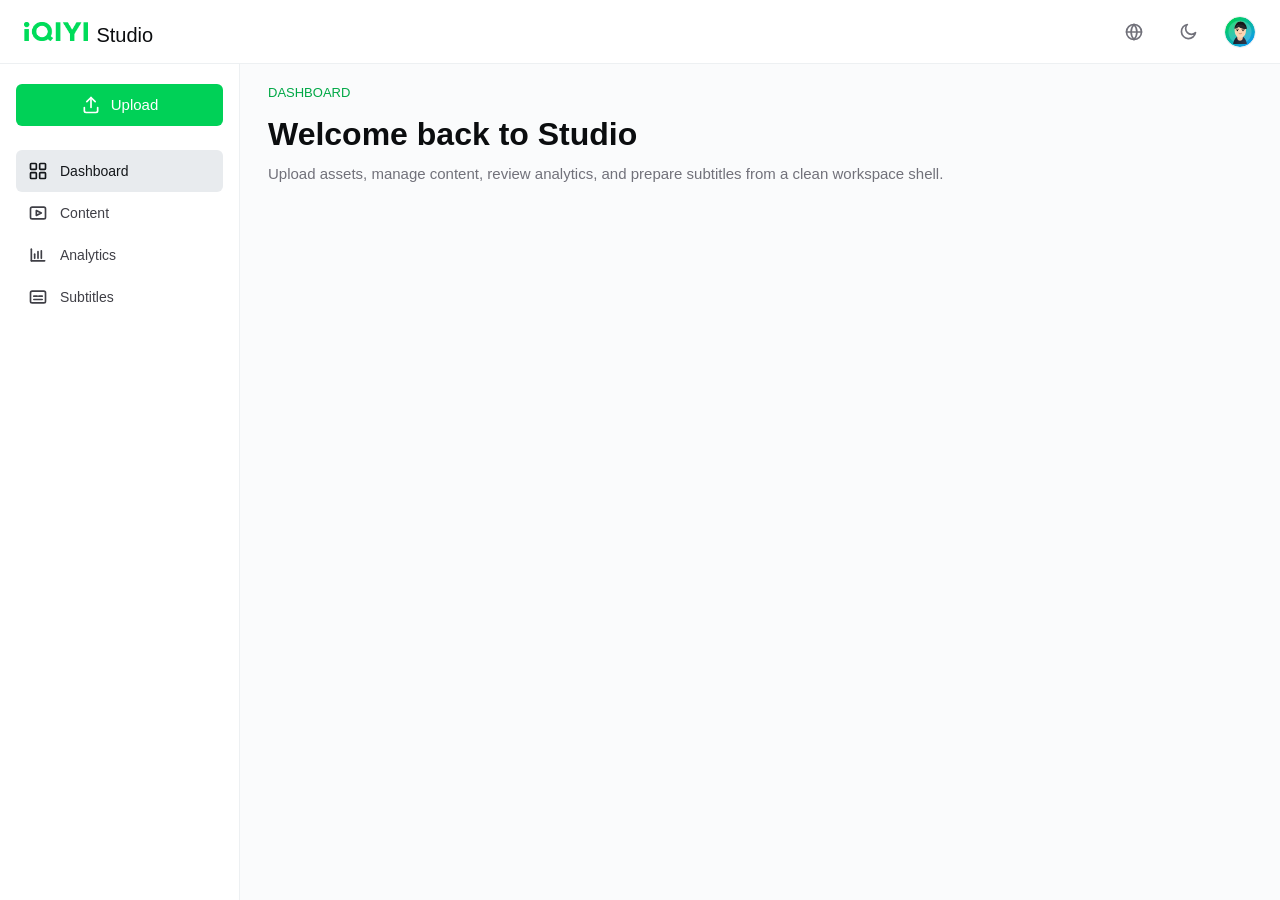
==== index.html @ 3ca939b2 "Initial website commit" ====
<!doctype html>
<html lang="zh-CN" data-theme="light">
  <head>
    <meta charset="UTF-8" />
    <meta name="viewport" content="width=device-width, initial-scale=1.0" />
    <title>Studio</title>
    <script>
      (() => {
        const storageKey = "studio-theme";
        const root = document.documentElement;
        try {
          const savedTheme = localStorage.getItem(storageKey);
          const systemTheme = window.matchMedia?.("(prefers-color-scheme: dark)").matches ? "dark" : "light";
          const theme = savedTheme === "dark" || savedTheme === "light" ? savedTheme : systemTheme;
          root.dataset.theme = theme;
          root.style.colorScheme = theme;
        } catch (error) {
          root.dataset.theme = "light";
          root.style.colorScheme = "light";
        }
      })();
    </script>
    <style>
      :root {
        color-scheme: light;
        --color-bg-page: #fafbfc;
        --color-bg-header: #ffffff;
        --color-bg-surface: #ffffff;
        --color-bg-elevated: #ffffff;
        --color-bg-subtle: #f6f7f8;
        --color-bg-selected: #e8ebee;
        --color-text-primary: #0b0d0f;
        --color-text-secondary: #71717a;
        --color-text-muted: #52525b;
        --color-text-disabled: #a1a1aa;
        --color-text-inverse: #ffffff;
        --color-border-default: #edf0f2;
        --color-border-subtle: #d4d7dc;
        --color-brand-primary: #00d157;
        --color-brand-hover: #00bd4f;
        --color-brand-active: #00a846;
        --color-status-success-bg: #eef8f2;
        --color-mask: rgba(11, 13, 15, 0.72);
        --color-shadow: rgba(20, 23, 26, 0.08);
        --brand: var(--color-brand-primary);
        --brand-600: var(--color-brand-active);
        --text: var(--color-text-primary);
        --muted: var(--color-text-secondary);
        --line: var(--color-border-default);
        --surface: var(--color-bg-surface);
        --page: var(--color-bg-page);
        --nav-hover: var(--color-bg-subtle);
        --nav-active: var(--color-bg-selected);
        --focus: none;
        --radius: 6px;
      }

      html[data-theme="dark"] {
        color-scheme: dark;
        --color-bg-page: #111417;
        --color-bg-header: #171b1f;
        --color-bg-surface: #1c2228;
        --color-bg-elevated: #20272e;
        --color-bg-subtle: #252d35;
        --color-bg-selected: #2a353f;
        --color-text-primary: #f4f7f8;
        --color-text-secondary: #aab4bf;
        --color-text-muted: #c7d0d8;
        --color-text-disabled: #68737f;
        --color-text-inverse: #08110d;
        --color-border-default: #2d3741;
        --color-border-subtle: #3a4652;
        --color-brand-primary: #00d157;
        --color-brand-hover: #12e06b;
        --color-brand-active: #73f2a0;
        --color-status-success-bg: rgba(0, 209, 87, 0.14);
        --color-mask: rgba(0, 0, 0, 0.66);
        --color-shadow: rgba(0, 0, 0, 0.34);
      }

      * {
        box-sizing: border-box;
      }

      html,
      body {
        height: 100%;
      }

      body {
        margin: 0;
        overflow: hidden;
        background: var(--page);
        color: var(--text);
        font-family: "Inter var", "Inter", "PingFang SC", "Microsoft YaHei", Arial, sans-serif;
      }

      button,
      a {
        font: inherit;
      }

      .topbar {
        position: fixed;
        inset: 0 0 auto 0;
        z-index: 100;
        height: 64px;
        display: flex;
        align-items: center;
        justify-content: space-between;
        gap: 24px;
        padding: 0 24px;
        background: var(--surface);
        border-bottom: 1px solid var(--line);
      }

      .brand {
        display: flex;
        align-items: center;
        gap: 8px;
        min-width: 0;
      }

      .brand-logo-link {
        display: inline-flex;
        align-items: center;
        border-radius: 4px;
      }

      .brand-logo-link:focus-visible {
        outline: none;
      }

      .brand-logo {
        display: block;
        width: auto;
        height: 20px;
        object-fit: contain;
        object-position: left center;
      }

      .brand-title {
        transform: translateY(2.5px);
        font-size: 20px;
        line-height: 28px;
        font-weight: 500;
        letter-spacing: 0;
        white-space: nowrap;
      }

      .topbar-actions {
        display: flex;
        align-items: center;
        gap: 16px;
      }

      .language-switch,
      .theme-switch {
        position: relative;
        display: inline-flex;
      }

      .icon-button {
        width: 36px;
        height: 36px;
        display: inline-flex;
        align-items: center;
        justify-content: center;
        padding: 0;
        border: 0;
        border-radius: var(--radius);
        background: transparent;
        color: rgb(113, 113, 122);
        cursor: pointer;
      }

      .icon-button:hover {
        background: #f6f7f8;
        color: var(--text);
      }

      .theme-toggle {
        width: 40px;
        height: 40px;
        border: 1px solid transparent;
      }

      .theme-toggle:active {
        transform: translateY(1px);
      }

      .theme-icon {
        width: 20px;
        height: 20px;
      }

      html[data-theme="light"] .theme-icon-sun,
      html[data-theme="dark"] .theme-icon-moon {
        display: none;
      }

      .language-trigger:focus-visible,
      .language-switch.is-open .language-trigger {
        border-color: var(--brand);
      }

      .language-tooltip,
      .theme-tooltip {
        position: absolute;
        top: calc(100% + 8px);
        left: 50%;
        z-index: 30;
        padding: 5px 8px;
        border-radius: 4px;
        background: rgba(11, 13, 15, 0.72);
        color: #ffffff;
        font-size: 12px;
        line-height: 16px;
        white-space: nowrap;
        opacity: 0;
        pointer-events: none;
        transform: translate(-50%, -2px);
        transition: opacity 120ms ease 250ms, transform 120ms ease 250ms;
      }

      .language-switch:hover .language-tooltip,
      .language-switch:focus-within .language-tooltip,
      .theme-switch:hover .theme-tooltip,
      .theme-switch:focus-within .theme-tooltip {
        opacity: 1;
        transform: translate(-50%, 0);
      }

      .language-switch.is-open .language-tooltip,
      .language-switch.suppress-tooltip .language-tooltip,
      .theme-switch.suppress-tooltip .theme-tooltip {
        opacity: 0;
        transform: translate(-50%, -2px);
        transition-delay: 0ms;
      }

      .account-entry {
        position: relative;
        display: inline-flex;
      }

      .account-tooltip {
        position: absolute;
        top: calc(100% + 8px);
        left: 50%;
        z-index: 30;
        padding: 5px 8px;
        border-radius: 4px;
        background: rgba(11, 13, 15, 0.72);
        color: #ffffff;
        font-size: 12px;
        line-height: 16px;
        white-space: nowrap;
        opacity: 0;
        pointer-events: none;
        transform: translate(-50%, -2px);
        transition: opacity 120ms ease 250ms, transform 120ms ease 250ms;
      }

      .account-entry:hover .account-tooltip,
      .account-entry:focus-within .account-tooltip {
        opacity: 1;
        transform: translate(-50%, 0);
      }

      .account-entry.is-open .account-tooltip,
      .account-entry.suppress-tooltip .account-tooltip {
        opacity: 0;
        transform: translate(-50%, -2px);
        transition-delay: 0ms;
      }

      .account-menu {
        position: absolute;
        top: calc(100% + 8px);
        right: 0;
        z-index: 40;
        min-width: 224px;
        padding: 6px;
        border: 1px solid var(--line);
        border-radius: var(--radius);
        background: var(--surface);
        box-shadow: 0 8px 20px rgba(20, 23, 26, 0.08);
      }

      .account-menu[hidden] {
        display: none;
      }

      .account-profile {
        display: flex;
        align-items: center;
        gap: 12px;
        padding: 8px 10px 10px;
        border-radius: 4px;
      }

      .account-profile-avatar-wrap {
        position: relative;
        width: 40px;
        height: 40px;
        flex: 0 0 auto;
        border-radius: 999px;
        overflow: hidden;
      }

      .account-profile-avatar {
        display: block;
        width: 100%;
        height: 100%;
        border-radius: inherit;
      }

      .account-profile-avatar-overlay {
        position: absolute;
        inset: 0;
        display: grid;
        place-items: center;
        background: rgba(11, 13, 15, 0.64);
        color: #ffffff;
        opacity: 0;
        transition: opacity 120ms ease;
      }

      .account-profile-avatar-overlay .icon {
        width: 18px;
        height: 18px;
        stroke-width: 2;
      }

      .account-profile:hover {
        background: #f6f7f8;
      }

      .account-profile:focus-within {
        background: var(--surface);
      }

      .account-profile:hover .account-profile-avatar-overlay,
      .account-profile:focus-within .account-profile-avatar-overlay {
        opacity: 1;
      }

      .account-profile-copy {
        min-width: 0;
      }

      .account-profile-name {
        margin: 0;
        color: var(--text);
        font-size: 14px;
        line-height: 20px;
        font-weight: 500;
      }

      .account-profile-id {
        margin: 0;
        color: var(--text);
        font-size: 12px;
        line-height: 16px;
        font-weight: 500;
      }

      .account-menu-divider {
        height: 1px;
        margin: 6px 0;
        background: var(--line);
      }

      .account-option {
        width: 100%;
        min-height: 36px;
        display: flex;
        align-items: center;
        gap: 10px;
        padding: 0 10px;
        border: 1px solid transparent;
        border-radius: 4px;
        background: transparent;
        color: var(--text);
        cursor: pointer;
        font-size: 14px;
        line-height: 20px;
        font-weight: 500;
        text-align: left;
      }

      .account-option .icon {
        width: 18px;
        height: 18px;
        stroke-width: 2;
      }

      .account-option:hover {
        background: #f6f7f8;
        color: var(--text);
      }

      .account-option.sign-out {
        color: var(--text);
      }

      .language-menu {
        position: absolute;
        top: calc(100% + 8px);
        right: 0;
        z-index: 40;
        min-width: 132px;
        padding: 6px;
        border: 1px solid var(--line);
        border-radius: var(--radius);
        background: var(--surface);
        box-shadow: 0 8px 20px rgba(20, 23, 26, 0.08);
      }

      .language-menu[hidden] {
        display: none;
      }

      .language-option {
        width: 100%;
        min-height: 34px;
        display: flex;
        align-items: center;
        justify-content: space-between;
        gap: 12px;
        padding: 0 10px;
        border: 0;
        border-radius: 4px;
        background: transparent;
        color: rgb(113, 113, 122);
        cursor: pointer;
        font-size: 14px;
        line-height: 20px;
        font-weight: 500;
        text-align: left;
      }

      .language-option:hover {
        background: #f6f7f8;
        color: var(--text);
      }

      .language-option[aria-selected="true"] {
        background: #eef8f2;
        color: var(--brand-600);
        font-weight: 500;
      }

      .language-option[aria-selected="true"]:hover {
        background: #e4f6eb;
        color: var(--brand-600);
      }

      .avatar-button {
        width: 32px;
        height: 32px;
        padding: 0;
        border: 1px solid #edf0f2;
        border-radius: 999px;
        background: var(--surface);
        cursor: pointer;
      }

      .avatar-button:focus-visible,
      .icon-button:focus-visible,
      .upload-button:focus-visible,
      .nav-link:focus-visible {
        outline: none;
      }

      .avatar-button:focus-visible,
      .icon-button:focus-visible,
      .upload-button:focus-visible {
        border-color: var(--brand);
      }

      .avatar {
        display: block;
        width: 100%;
        height: 100%;
        border-radius: 999px;
      }

      .sidebar {
        position: fixed;
        top: 64px;
        bottom: 0;
        left: 0;
        z-index: 90;
        width: 240px;
        display: flex;
        flex-direction: column;
        gap: 0;
        padding: 20px 16px;
        background: var(--surface);
        border-right: 1px solid var(--line);
      }

      .upload-button {
        width: 100%;
        min-height: 42px;
        display: inline-flex;
        align-items: center;
        justify-content: center;
        gap: 10px;
        border: 0;
        border-radius: var(--radius);
        background: var(--brand);
        color: #ffffff;
        font-size: 15px;
        line-height: 20px;
        font-weight: 500;
        cursor: pointer;
        margin-bottom: 24px;
        transition: transform 160ms ease, box-shadow 160ms ease, background 160ms ease;
      }

      .upload-button:hover {
        background: #00bd4f;
        box-shadow: 0 10px 22px rgba(0, 209, 87, 0.24);
      }

      .upload-button:active {
        transform: translateY(1px);
      }

      .nav-list {
        display: grid;
        row-gap: 0;
        column-gap: 0;
        margin: 0;
        padding: 0;
        list-style: none;
      }

      .nav-link {
        min-height: 42px;
        display: flex;
        align-items: center;
        gap: 12px;
        padding: 0 12px;
        border-radius: var(--radius);
        color: #3f3f46;
        text-decoration: none;
        font-size: 14px;
        line-height: 20px;
        font-weight: 500;
        transition: background 120ms ease, color 120ms ease, transform 120ms ease;
      }

      .nav-link:hover {
        background: var(--nav-hover);
        color: var(--text);
      }

      .nav-link:active {
        background: var(--nav-active);
        color: #14171a;
        transform: translateY(1px);
      }

      .nav-link[aria-current="page"] {
        background: var(--nav-active);
        color: #14171a;
        font-weight: 500;
      }

      .icon {
        width: 20px;
        height: 20px;
        flex: 0 0 auto;
        stroke: currentColor;
        stroke-width: 2;
        stroke-linecap: round;
        stroke-linejoin: round;
        fill: none;
      }

      .shell {
        height: 100%;
        padding: 64px 0 0 240px;
      }

      .workspace {
        height: 100%;
        overflow: auto;
        padding: 20px 28px 28px;
      }

      .workspace-inner {
        min-height: 460px;
        display: grid;
        align-content: start;
        gap: 12px;
        padding: 0;
      }

      .eyebrow {
        margin: 0;
        color: var(--brand-600);
        font-size: 13px;
        line-height: 18px;
        font-weight: 500;
        text-transform: uppercase;
      }

      .title-frame {
        display: grid;
        gap: 8px;
      }

      h1 {
        max-width: 720px;
        margin: 0;
        font-size: 32px;
        line-height: 40px;
        letter-spacing: 0;
      }

      .summary {
        max-width: 720px;
        margin: 0;
        color: var(--muted);
        font-size: 15px;
        line-height: 24px;
      }

      html[data-theme="dark"] .topbar {
        background: var(--color-bg-header);
      }

      html[data-theme="dark"] .sidebar {
        background: var(--color-bg-elevated);
      }

      html[data-theme="dark"] .content-toolbar-frame {
        background: var(--page);
      }

      html[data-theme="dark"] .icon-button,
      html[data-theme="dark"] .nav-link,
      html[data-theme="dark"] .language-option,
      html[data-theme="dark"] .account-option {
        color: var(--color-text-secondary);
      }

      html[data-theme="dark"] .icon-button:hover,
      html[data-theme="dark"] .account-profile:hover,
      html[data-theme="dark"] .account-option:hover,
      html[data-theme="dark"] .language-option:hover,
      html[data-theme="dark"] .nav-link:hover {
        background: var(--color-bg-subtle);
        color: var(--color-text-primary);
      }

      html[data-theme="dark"] .nav-link[aria-current="page"],
      html[data-theme="dark"] .nav-link:active,
      html[data-theme="dark"] .language-option[aria-selected="true"],
      html[data-theme="dark"] .language-option[aria-selected="true"]:hover {
        background: var(--color-bg-selected);
        color: var(--color-text-primary);
      }

      html[data-theme="dark"] .account-menu,
      html[data-theme="dark"] .language-menu {
        background: var(--color-bg-elevated);
        border-color: var(--color-border-default);
        box-shadow: 0 12px 28px var(--color-shadow);
      }

      html[data-theme="dark"] .avatar-button {
        border-color: var(--color-border-default);
        background: var(--color-bg-surface);
      }

      html[data-theme="dark"] .language-tooltip,
      html[data-theme="dark"] .theme-tooltip,
      html[data-theme="dark"] .account-tooltip {
        background: var(--color-mask);
      }

      html[data-theme="dark"] .upload-button {
        background: var(--color-brand-primary);
        color: var(--color-text-inverse);
      }

      html[data-theme="dark"] .upload-button:hover {
        background: var(--color-brand-hover);
        box-shadow: none;
      }

      @media (max-width: 720px) {
        body {
          overflow: auto;
        }

        .topbar {
          padding: 0 16px;
        }

        .brand-logo {
          height: 20px;
        }

        .brand-title {
          font-size: 18px;
        }

        .sidebar {
          position: fixed;
          top: 64px;
          right: 0;
          bottom: auto;
          width: 100%;
          height: auto;
          padding: 12px 16px;
          border-right: 0;
          border-bottom: 1px solid var(--line);
        }

        .nav-list {
          grid-auto-flow: column;
          grid-auto-columns: max-content;
          overflow-x: auto;
          padding-bottom: 4px;
        }

        .shell {
          height: auto;
          padding: 158px 0 0;
        }

        .workspace {
          padding: 20px 16px;
        }

        .workspace-inner {
          padding: 0;
        }

        h1 {
          font-size: 26px;
          line-height: 34px;
        }
      }
    </style>
  </head>
  <body>
    <header class="topbar">
      <div class="brand" aria-label="Studio">
        <a class="brand-logo-link" href="https://www.iq.com/" aria-label="iQIYI">
          <img class="brand-logo" src="logo.png" alt="iQIYI" />
        </a>
        <span class="brand-title" data-i18n="studio">Studio</span>
      </div>
      <div class="topbar-actions">
        <div class="language-switch">
          <button class="icon-button language-trigger" type="button" aria-label="Switch language" data-i18n-aria-label="switchLanguage" aria-haspopup="listbox" aria-expanded="false">
            <svg class="icon" viewBox="0 0 24 24" aria-hidden="true">
              <circle cx="12" cy="12" r="9" />
              <path d="M3 12h18" />
              <path d="M12 3c2.3 2.5 3.5 5.5 3.5 9S14.3 18.5 12 21" />
              <path d="M12 3c-2.3 2.5-3.5 5.5-3.5 9s1.2 6.5 3.5 9" />
            </svg>
          </button>
          <span class="language-tooltip" role="tooltip" data-i18n="languageTooltip">Language</span>
          <div class="language-menu" role="listbox" aria-label="Language" data-i18n-aria-label="languageTooltip" hidden>
            <button class="language-option" type="button" role="option" data-lang="en" aria-selected="true">English</button>
            <button class="language-option" type="button" role="option" data-lang="zh" aria-selected="false">中文</button>
          </div>
        </div>
        <div class="theme-switch">
          <button class="icon-button theme-toggle" type="button" aria-label="Switch to dark mode" title="Switch to dark mode" data-theme-toggle>
            <svg class="icon theme-icon theme-icon-moon" viewBox="0 0 24 24" aria-hidden="true" data-theme-toggle-icon>
              <path d="M21 12.8A8.5 8.5 0 1 1 11.2 3a6.8 6.8 0 0 0 9.8 9.8Z" />
            </svg>
            <svg class="icon theme-icon theme-icon-sun" viewBox="0 0 24 24" aria-hidden="true">
              <circle cx="12" cy="12" r="4" />
              <path d="M12 2v2" />
              <path d="M12 20v2" />
              <path d="m4.93 4.93 1.41 1.41" />
              <path d="m17.66 17.66 1.41 1.41" />
              <path d="M2 12h2" />
              <path d="M20 12h2" />
              <path d="m6.34 17.66-1.41 1.41" />
              <path d="m19.07 4.93-1.41 1.41" />
            </svg>
          </button>
          <span class="theme-tooltip" role="tooltip" data-theme-tooltip>Dark mode</span>
        </div>
        <div class="account-entry">
          <button class="avatar-button account-trigger" type="button" aria-label="Account" data-i18n-aria-label="accountTooltip" aria-haspopup="menu" aria-expanded="false">
            <img class="avatar" src="assets/avatar.svg" alt="" />
          </button>
          <span class="account-tooltip" role="tooltip" data-i18n="accountTooltip">Account</span>
          <div class="account-menu" role="menu" aria-label="Account" data-i18n-aria-label="accountTooltip" hidden>
            <div class="account-profile" role="none">
              <span class="account-profile-avatar-wrap" aria-hidden="true">
                <img class="account-profile-avatar" src="assets/avatar.svg" alt="" />
                <span class="account-profile-avatar-overlay">
                  <svg class="icon" viewBox="0 0 24 24">
                    <path d="M15 3h6v6" />
                    <path d="M10 14 21 3" />
                    <path d="M21 14v5a2 2 0 0 1-2 2H5a2 2 0 0 1-2-2V5a2 2 0 0 1 2-2h5" />
                  </svg>
                </span>
              </span>
              <div class="account-profile-copy">
                <p class="account-profile-name" data-i18n="userName">用户名</p>
                <p class="account-profile-id" data-i18n="iqId">IQ ID：1461926038</p>
              </div>
            </div>
            <div class="account-menu-divider" role="separator" aria-hidden="true"></div>
            <button class="account-option" type="button" role="menuitem">
              <svg class="icon" viewBox="0 0 24 24" aria-hidden="true">
                <circle cx="12" cy="8" r="4" />
                <path d="M4 21c1.8-5 4.5-7 8-7s6.2 2 8 7" />
              </svg>
              <span data-i18n="accountSetting">Account Setting</span>
            </button>
            <button class="account-option" type="button" role="menuitem">
              <svg class="icon" viewBox="0 0 24 24" aria-hidden="true">
                <path d="M12 15.5a3.5 3.5 0 1 0 0-7 3.5 3.5 0 0 0 0 7Z" />
                <path d="M19.4 15a1.7 1.7 0 0 0 .3 1.9l.1.1a2 2 0 0 1-2.8 2.8l-.1-.1a1.7 1.7 0 0 0-1.9-.3 1.7 1.7 0 0 0-1 1.6V21a2 2 0 0 1-4 0v-.1a1.7 1.7 0 0 0-1-1.6 1.7 1.7 0 0 0-1.9.3l-.1.1a2 2 0 0 1-2.8-2.8l.1-.1A1.7 1.7 0 0 0 4.6 15a1.7 1.7 0 0 0-1.6-1H3a2 2 0 0 1 0-4h.1a1.7 1.7 0 0 0 1.6-1 1.7 1.7 0 0 0-.3-1.9l-.1-.1A2 2 0 0 1 7 4.2l.1.1a1.7 1.7 0 0 0 1.9.3 1.7 1.7 0 0 0 1-1.6V3a2 2 0 0 1 4 0v.1a1.7 1.7 0 0 0 1 1.6 1.7 1.7 0 0 0 1.9-.3l.1-.1A2 2 0 0 1 19.8 7l-.1.1a1.7 1.7 0 0 0-.3 1.9 1.7 1.7 0 0 0 1.6 1h.1a2 2 0 0 1 0 4H21a1.7 1.7 0 0 0-1.6 1Z" />
              </svg>
              <span data-i18n="settings">Settings</span>
            </button>
            <button class="account-option sign-out" type="button" role="menuitem">
              <svg class="icon" viewBox="0 0 24 24" aria-hidden="true">
                <path d="M10 17l5-5-5-5" />
                <path d="M15 12H3" />
                <path d="M21 4v16" />
              </svg>
              <span data-i18n="signOut">Sign Out</span>
            </button>
          </div>
        </div>
      </div>
    </header>

    <aside class="sidebar" aria-label="Primary navigation">
      <button class="upload-button" type="button">
        <svg class="icon" viewBox="0 0 24 24" aria-hidden="true">
          <path d="M12 15V3" />
          <path d="M7 8l5-5 5 5" />
          <path d="M4 15v4a2 2 0 0 0 2 2h12a2 2 0 0 0 2-2v-4" />
        </svg>
        <span data-i18n="upload">Upload</span>
      </button>

      <nav>
        <ul class="nav-list">
          <li>
            <a class="nav-link" href="index.html" aria-current="page">
              <svg class="icon" viewBox="0 0 24 24" aria-hidden="true">
                <rect x="3" y="3" width="7" height="7" rx="1" />
                <rect x="14" y="3" width="7" height="7" rx="1" />
                <rect x="14" y="14" width="7" height="7" rx="1" />
                <rect x="3" y="14" width="7" height="7" rx="1" />
              </svg>
              <span data-i18n="dashboard">Dashboard</span>
            </a>
          </li>
          <li>
            <a class="nav-link" href="content.html">
              <svg class="icon" viewBox="0 0 24 24" aria-hidden="true">
                <rect x="3" y="5" width="18" height="14" rx="2" />
                <path d="m10 9 6 3-6 3V9Z" />
              </svg>
              <span data-i18n="content">Content</span>
            </a>
          </li>
          <li>
            <a class="nav-link" href="#">
              <svg class="icon" viewBox="0 0 24 24" aria-hidden="true">
                <path d="M4 19V5" />
                <path d="M4 19h16" />
                <path d="M8 16v-5" />
                <path d="M12 16V8" />
                <path d="M16 16v-9" />
              </svg>
              <span data-i18n="analytics">Analytics</span>
            </a>
          </li>
          <li>
            <a class="nav-link" href="#">
              <svg class="icon" viewBox="0 0 24 24" aria-hidden="true">
                <rect x="3" y="5" width="18" height="14" rx="2" />
                <path d="M7 11h4" />
                <path d="M13 11h4" />
                <path d="M7 15h10" />
              </svg>
              <span data-i18n="subtitles">Subtitles</span>
            </a>
          </li>
        </ul>
      </nav>
    </aside>

    <main class="shell">
      <section class="workspace" aria-label="Workspace">
        <div class="workspace-inner">
          <p class="eyebrow" data-i18n="dashboard">Dashboard</p>
          <div class="title-frame">
            <h1 data-i18n="dashboardTitle">Welcome back to Studio</h1>
            <p class="summary" data-i18n="dashboardSummary">
              Upload assets, manage content, review analytics, and prepare subtitles from a clean workspace shell.
            </p>
          </div>
        </div>
      </section>
    </main>
    <script>
      const messages = {
        en: {
          studio: "Studio",
          languageTooltip: "Language",
          switchLanguage: "Switch language",
          switchToDarkMode: "Dark mode",
          switchToLightMode: "Light mode",
          accountTooltip: "Account",
          accountSetting: "Account Setting",
          signOut: "Sign Out",
          userName: "Username",
          iqId: "IQ ID: 1461926038",
          upload: "Upload",
          dashboard: "Dashboard",
          content: "Content",
          analytics: "Analytics",
          subtitles: "Subtitles",
          settings: "Settings",
          dashboardTitle: "Welcome back to Studio",
          dashboardSummary: "Upload assets, manage content, review analytics, and prepare subtitles from a clean workspace shell."
        },
        zh: {
          studio: "Studio",
          languageTooltip: "语言",
          switchLanguage: "切换语言",
          switchToDarkMode: "夜间模式",
          switchToLightMode: "浅色模式",
          accountTooltip: "账号",
          accountSetting: "账号设置",
          signOut: "退出登录",
          userName: "用户名",
          iqId: "IQ ID：1461926038",
          upload: "上传",
          dashboard: "仪表盘",
          content: "内容",
          analytics: "数据分析",
          subtitles: "字幕",
          settings: "设置",
          dashboardTitle: "欢迎回到 Studio",
          dashboardSummary: "上传素材、管理视频内容、查看数据分析，并为工作流准备字幕。"
        }
      };

      const trigger = document.querySelector(".language-trigger");
      const languageSwitch = document.querySelector(".language-switch");
      const menu = document.querySelector(".language-menu");
      const options = document.querySelectorAll(".language-option");
      const accountEntry = document.querySelector(".account-entry");
      const accountTrigger = document.querySelector(".account-trigger");
      const accountMenu = document.querySelector(".account-menu");
      const themeToggle = document.querySelector("[data-theme-toggle]");
      const themeTooltip = document.querySelector("[data-theme-tooltip]");
      let currentLanguage = "en";

      function t(key, ...args) {
        const message = messages[currentLanguage][key] ?? messages.en[key] ?? key;
        return typeof message === "function" ? message(...args) : message;
      }

      function setTheme(theme, persist = true) {
        const nextTheme = theme === "dark" ? "dark" : "light";
        document.documentElement.dataset.theme = nextTheme;
        document.documentElement.style.colorScheme = nextTheme;
        if (themeToggle) {
          const label = nextTheme === "dark" ? t("switchToLightMode") : t("switchToDarkMode");
          themeToggle.setAttribute("aria-label", label);
          themeToggle.title = label;
          if (themeTooltip) {
            themeTooltip.textContent = label;
          }
        }
        if (persist) {
          try {
            localStorage.setItem("studio-theme", nextTheme);
          } catch (error) {}
        }
      }

      function syncThemePreference() {
        const currentTheme = document.documentElement.dataset.theme === "dark" ? "dark" : "light";
        setTheme(currentTheme, false);
      }

      themeToggle?.addEventListener("click", () => {
        const nextTheme = document.documentElement.dataset.theme === "dark" ? "light" : "dark";
        setTheme(nextTheme);
      });

      window.matchMedia?.("(prefers-color-scheme: dark)").addEventListener?.("change", (event) => {
        try {
          if (localStorage.getItem("studio-theme")) return;
        } catch (error) {}
        setTheme(event.matches ? "dark" : "light", false);
      });

      function setLanguage(lang) {
        const nextLang = messages[lang] ? lang : "en";
        currentLanguage = nextLang;
        document.documentElement.lang = nextLang === "zh" ? "zh-CN" : "en";
        document.querySelectorAll("[data-i18n]").forEach((node) => {
          const key = node.dataset.i18n;
          node.textContent = t(key);
        });
        document.querySelectorAll("[data-i18n-aria-label]").forEach((node) => {
          const key = node.dataset.i18nAriaLabel;
          node.setAttribute("aria-label", t(key));
        });
        document.querySelectorAll("[data-i18n-placeholder]").forEach((node) => {
          const key = node.dataset.i18nPlaceholder;
          node.setAttribute("placeholder", t(key));
        });
        options.forEach((option) => {
          option.setAttribute("aria-selected", String(option.dataset.lang === nextLang));
        });
        syncThemePreference();
        localStorage.setItem("studio-language", nextLang);
      }

      function suppressTooltipIfHidden(container, tooltipSelector) {
        const tooltip = container.querySelector(tooltipSelector);
        const tooltipOpacity = tooltip ? parseFloat(getComputedStyle(tooltip).opacity) : 0;
        if (tooltipOpacity < 0.95) {
          container.classList.add("suppress-tooltip");
        }
      }

      [languageSwitch, accountEntry].forEach((container) => {
        container.addEventListener("pointerleave", () => {
          container.classList.remove("suppress-tooltip");
        });
        container.addEventListener("focusout", (event) => {
          if (!container.contains(event.relatedTarget)) {
            container.classList.remove("suppress-tooltip");
          }
        });
      });

      trigger.addEventListener("click", (event) => {
        event.stopPropagation();
        const isOpen = !menu.hidden;
        if (!isOpen) {
          suppressTooltipIfHidden(languageSwitch, ".language-tooltip");
        }
        menu.hidden = isOpen;
        languageSwitch.classList.toggle("is-open", !isOpen);
        trigger.setAttribute("aria-expanded", String(!isOpen));
        accountMenu.hidden = true;
        accountEntry.classList.remove("is-open");
        accountTrigger.setAttribute("aria-expanded", "false");
      });

      options.forEach((option) => {
        option.addEventListener("click", () => {
          setLanguage(option.dataset.lang);
          menu.hidden = true;
          languageSwitch.classList.remove("is-open");
          trigger.setAttribute("aria-expanded", "false");
        });
      });

      document.addEventListener("click", (event) => {
        if (!event.target.closest(".language-switch")) {
          menu.hidden = true;
          languageSwitch.classList.remove("is-open");
          trigger.setAttribute("aria-expanded", "false");
        }
        if (!event.target.closest(".account-entry")) {
          accountMenu.hidden = true;
          accountEntry.classList.remove("is-open");
          accountTrigger.setAttribute("aria-expanded", "false");
        }
      });

      accountTrigger.addEventListener("click", (event) => {
        event.stopPropagation();
        const isOpen = !accountMenu.hidden;
        if (!isOpen) {
          suppressTooltipIfHidden(accountEntry, ".account-tooltip");
        }
        accountMenu.hidden = isOpen;
        accountEntry.classList.toggle("is-open", !isOpen);
        accountTrigger.setAttribute("aria-expanded", String(!isOpen));
        menu.hidden = true;
        languageSwitch.classList.remove("is-open");
        trigger.setAttribute("aria-expanded", "false");
      });

      syncThemePreference();
      setLanguage(localStorage.getItem("studio-language") || "en");
    </script>
  </body>
</html>
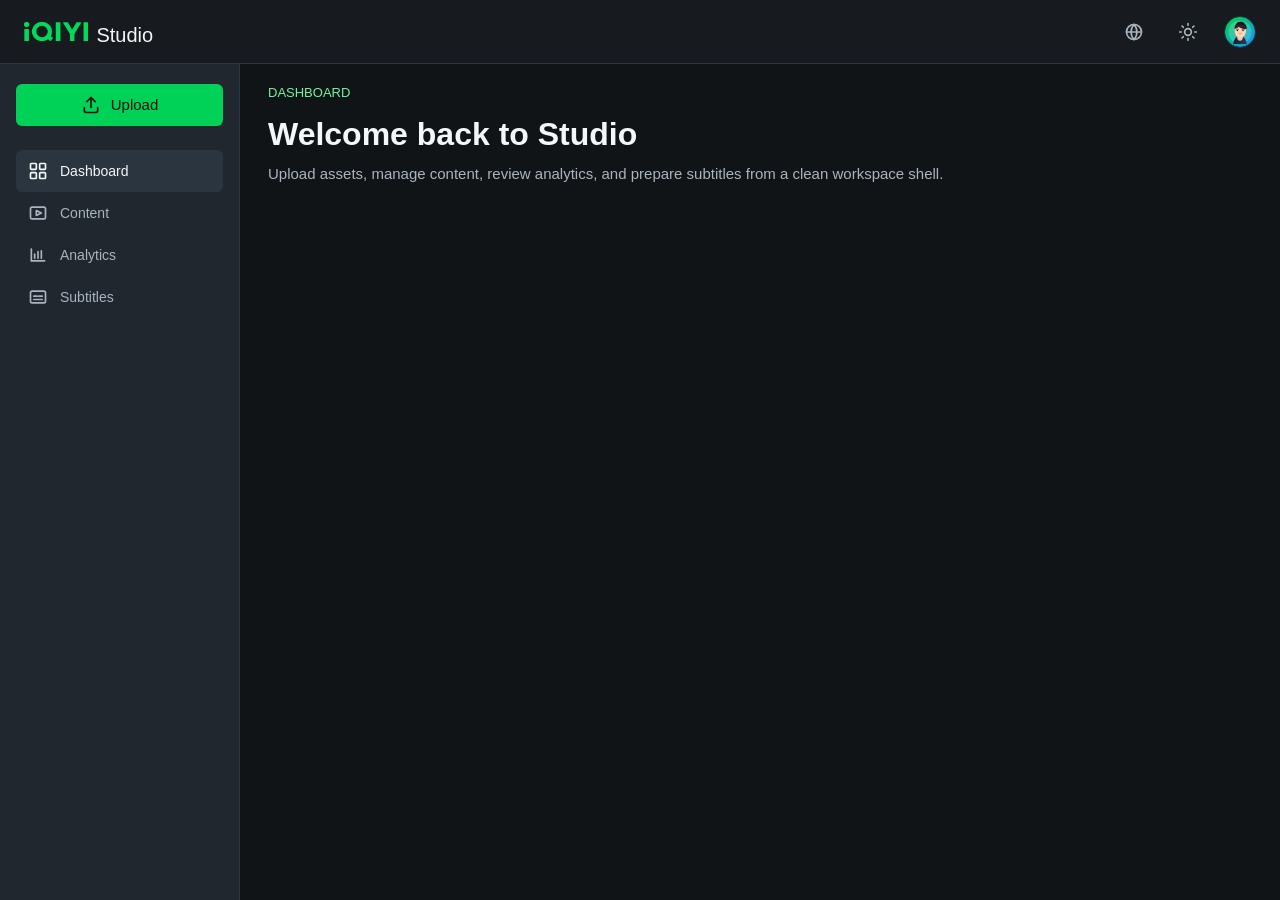
==== commit d96ebf3c: "Default to dark theme" ====
--- a/index.html
+++ b/index.html
@@ -1,5 +1,5 @@
 <!doctype html>
-<html lang="zh-CN" data-theme="light">
+<html lang="zh-CN" data-theme="dark">
   <head>
     <meta charset="UTF-8" />
     <meta name="viewport" content="width=device-width, initial-scale=1.0" />
@@ -10,13 +10,13 @@
         const root = document.documentElement;
         try {
           const savedTheme = localStorage.getItem(storageKey);
-          const systemTheme = window.matchMedia?.("(prefers-color-scheme: dark)").matches ? "dark" : "light";
-          const theme = savedTheme === "dark" || savedTheme === "light" ? savedTheme : systemTheme;
+          const defaultTheme = "dark";
+          const theme = savedTheme === "dark" || savedTheme === "light" ? savedTheme : defaultTheme;
           root.dataset.theme = theme;
           root.style.colorScheme = theme;
         } catch (error) {
-          root.dataset.theme = "light";
-          root.style.colorScheme = "light";
+          root.dataset.theme = "dark";
+          root.style.colorScheme = "dark";
         }
       })();
     </script>
@@ -776,7 +776,7 @@
           </div>
         </div>
         <div class="theme-switch">
-          <button class="icon-button theme-toggle" type="button" aria-label="Switch to dark mode" title="Switch to dark mode" data-theme-toggle>
+          <button class="icon-button theme-toggle" type="button" aria-label="Switch to light mode" title="Switch to light mode" data-theme-toggle>
             <svg class="icon theme-icon theme-icon-moon" viewBox="0 0 24 24" aria-hidden="true" data-theme-toggle-icon>
               <path d="M21 12.8A8.5 8.5 0 1 1 11.2 3a6.8 6.8 0 0 0 9.8 9.8Z" />
             </svg>
@@ -792,7 +792,7 @@
               <path d="m19.07 4.93-1.41 1.41" />
             </svg>
           </button>
-          <span class="theme-tooltip" role="tooltip" data-theme-tooltip>Dark mode</span>
+          <span class="theme-tooltip" role="tooltip" data-theme-tooltip>Light mode</span>
         </div>
         <div class="account-entry">
           <button class="avatar-button account-trigger" type="button" aria-label="Account" data-i18n-aria-label="accountTooltip" aria-haspopup="menu" aria-expanded="false">
@@ -1005,13 +1005,6 @@
         setTheme(nextTheme);
       });
 
-      window.matchMedia?.("(prefers-color-scheme: dark)").addEventListener?.("change", (event) => {
-        try {
-          if (localStorage.getItem("studio-theme")) return;
-        } catch (error) {}
-        setTheme(event.matches ? "dark" : "light", false);
-      });
-
       function setLanguage(lang) {
         const nextLang = messages[lang] ? lang : "en";
         currentLanguage = nextLang;
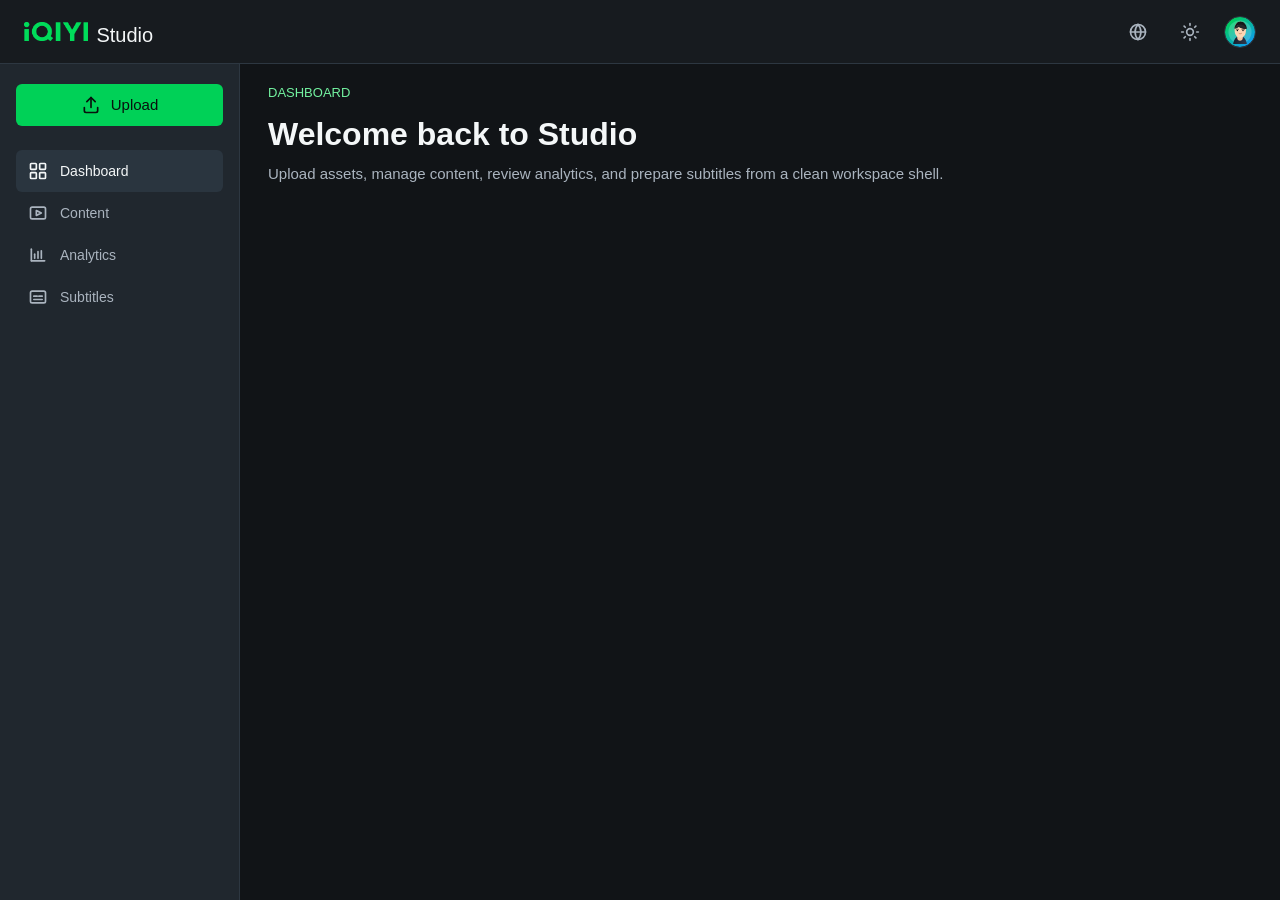
==== commit 51b90108: "Align theme tooltip interaction" ====
--- a/index.html
+++ b/index.html
@@ -179,16 +179,6 @@
         color: var(--text);
       }
 
-      .theme-toggle {
-        width: 40px;
-        height: 40px;
-        border: 1px solid transparent;
-      }
-
-      .theme-toggle:active {
-        transform: translateY(1px);
-      }
-
       .theme-icon {
         width: 20px;
         height: 20px;
@@ -776,7 +766,7 @@
           </div>
         </div>
         <div class="theme-switch">
-          <button class="icon-button theme-toggle" type="button" aria-label="Switch to light mode" title="Switch to light mode" data-theme-toggle>
+          <button class="icon-button theme-toggle" type="button" aria-label="Switch to light mode" data-theme-toggle>
             <svg class="icon theme-icon theme-icon-moon" viewBox="0 0 24 24" aria-hidden="true" data-theme-toggle-icon>
               <path d="M21 12.8A8.5 8.5 0 1 1 11.2 3a6.8 6.8 0 0 0 9.8 9.8Z" />
             </svg>
@@ -962,6 +952,7 @@
 
       const trigger = document.querySelector(".language-trigger");
       const languageSwitch = document.querySelector(".language-switch");
+      const themeSwitch = document.querySelector(".theme-switch");
       const menu = document.querySelector(".language-menu");
       const options = document.querySelectorAll(".language-option");
       const accountEntry = document.querySelector(".account-entry");
@@ -983,7 +974,6 @@
         if (themeToggle) {
           const label = nextTheme === "dark" ? t("switchToLightMode") : t("switchToDarkMode");
           themeToggle.setAttribute("aria-label", label);
-          themeToggle.title = label;
           if (themeTooltip) {
             themeTooltip.textContent = label;
           }
@@ -1001,6 +991,7 @@
       }
 
       themeToggle?.addEventListener("click", () => {
+        themeSwitch?.classList.add("suppress-tooltip");
         const nextTheme = document.documentElement.dataset.theme === "dark" ? "light" : "dark";
         setTheme(nextTheme);
       });
@@ -1036,7 +1027,7 @@
         }
       }
 
-      [languageSwitch, accountEntry].forEach((container) => {
+      [languageSwitch, themeSwitch, accountEntry].forEach((container) => {
         container.addEventListener("pointerleave", () => {
           container.classList.remove("suppress-tooltip");
         });
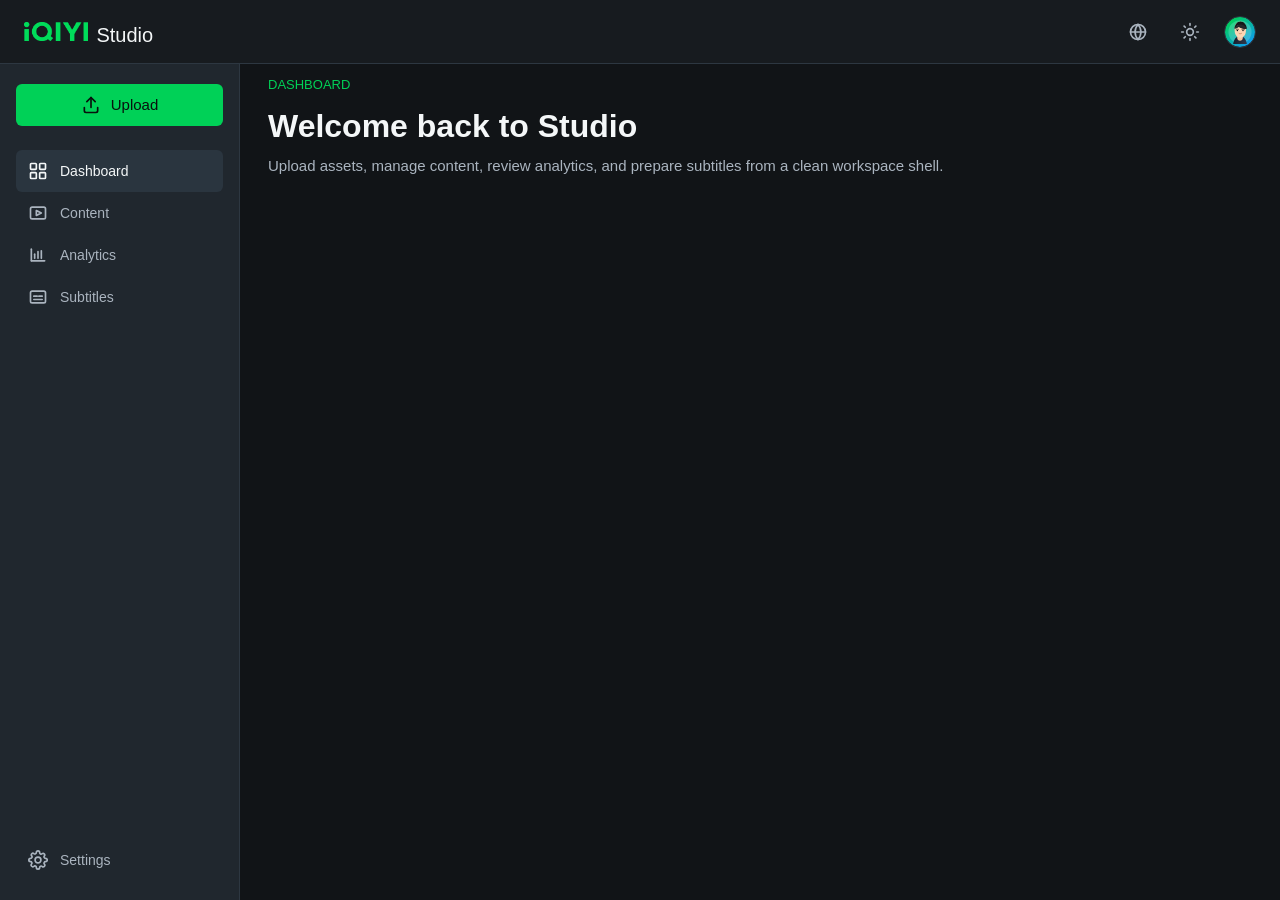
==== commit 2e636cba: "Update Studio navigation and design notes" ====
--- a/index.html
+++ b/index.html
@@ -170,7 +170,7 @@
         border: 0;
         border-radius: var(--radius);
         background: transparent;
-        color: rgb(113, 113, 122);
+        color: #60646c;
         cursor: pointer;
       }
 
@@ -215,8 +215,7 @@
 
       .language-switch:hover .language-tooltip,
       .language-switch:focus-within .language-tooltip,
-      .theme-switch:hover .theme-tooltip,
-      .theme-switch:focus-within .theme-tooltip {
+      .theme-switch:hover .theme-tooltip {
         opacity: 1;
         transform: translate(-50%, 0);
       }
@@ -364,7 +363,7 @@
 
       .account-option {
         width: 100%;
-        min-height: 36px;
+        height: 48px;
         display: flex;
         align-items: center;
         gap: 10px;
@@ -437,7 +436,7 @@
       }
 
       .language-option[aria-selected="true"] {
-        background: #eef8f2;
+        background: var(--color-status-success-bg);
         color: var(--brand-600);
         font-weight: 500;
       }
@@ -482,7 +481,6 @@
         top: 64px;
         bottom: 0;
         left: 0;
-        z-index: 90;
         width: 240px;
         display: flex;
         flex-direction: column;
@@ -549,16 +547,32 @@
         color: var(--text);
       }
 
+      .nav-link[aria-current="page"] {
+        background: var(--nav-active);
+        color: #14171a;
+        font-weight: 500;
+      }
+
       .nav-link:active {
         background: var(--nav-active);
         color: #14171a;
         transform: translateY(1px);
       }
 
-      .nav-link[aria-current="page"] {
-        background: var(--nav-active);
-        color: #14171a;
+      .sidebar-footer {
+        margin-top: auto;
+        padding-top: 12px;
+      }
+
+      .settings-link {
+        min-height: 40px;
+        color: var(--muted);
         font-weight: 500;
+      }
+
+      .settings-link:hover {
+        background: #f6f7f8;
+        color: #3f3f46;
       }
 
       .icon {
@@ -580,7 +594,7 @@
       .workspace {
         height: 100%;
         overflow: auto;
-        padding: 20px 28px 28px;
+        padding: 12px 28px 28px;
       }
 
       .workspace-inner {
@@ -593,7 +607,7 @@
 
       .eyebrow {
         margin: 0;
-        color: var(--brand-600);
+        color: var(--brand);
         font-size: 13px;
         line-height: 18px;
         font-weight: 500;
@@ -629,14 +643,11 @@
         background: var(--color-bg-elevated);
       }
 
-      html[data-theme="dark"] .content-toolbar-frame {
-        background: var(--page);
-      }
-
       html[data-theme="dark"] .icon-button,
       html[data-theme="dark"] .nav-link,
       html[data-theme="dark"] .language-option,
-      html[data-theme="dark"] .account-option {
+      html[data-theme="dark"] .account-option,
+      html[data-theme="dark"] .settings-link {
         color: var(--color-text-secondary);
       }
 
@@ -644,7 +655,8 @@
       html[data-theme="dark"] .account-profile:hover,
       html[data-theme="dark"] .account-option:hover,
       html[data-theme="dark"] .language-option:hover,
-      html[data-theme="dark"] .nav-link:hover {
+      html[data-theme="dark"] .nav-link:hover,
+      html[data-theme="dark"] .settings-link:hover {
         background: var(--color-bg-subtle);
         color: var(--color-text-primary);
       }
@@ -665,8 +677,8 @@
       }
 
       html[data-theme="dark"] .avatar-button {
+        background: var(--color-bg-surface);
         border-color: var(--color-border-default);
-        background: var(--color-bg-surface);
       }
 
       html[data-theme="dark"] .language-tooltip,
@@ -719,6 +731,11 @@
           grid-auto-columns: max-content;
           overflow-x: auto;
           padding-bottom: 4px;
+        }
+
+        .sidebar-footer {
+          margin-top: 0;
+          padding-top: 0;
         }
 
         .shell {
@@ -891,6 +908,16 @@
           </li>
         </ul>
       </nav>
+
+      <div class="sidebar-footer">
+        <a class="nav-link settings-link" href="#">
+          <svg class="icon" viewBox="0 0 24 24" aria-hidden="true">
+            <path d="M12 15.5a3.5 3.5 0 1 0 0-7 3.5 3.5 0 0 0 0 7Z" />
+            <path d="M19.4 15a1.7 1.7 0 0 0 .3 1.9l.1.1a2 2 0 0 1-2.8 2.8l-.1-.1a1.7 1.7 0 0 0-1.9-.3 1.7 1.7 0 0 0-1 1.6V21a2 2 0 0 1-4 0v-.1a1.7 1.7 0 0 0-1-1.6 1.7 1.7 0 0 0-1.9.3l-.1.1a2 2 0 0 1-2.8-2.8l.1-.1A1.7 1.7 0 0 0 4.6 15a1.7 1.7 0 0 0-1.6-1H3a2 2 0 0 1 0-4h.1a1.7 1.7 0 0 0 1.6-1 1.7 1.7 0 0 0-.3-1.9l-.1-.1A2 2 0 0 1 7 4.2l.1.1a1.7 1.7 0 0 0 1.9.3 1.7 1.7 0 0 0 1-1.6V3a2 2 0 0 1 4 0v.1a1.7 1.7 0 0 0 1 1.6 1.7 1.7 0 0 0 1.9-.3l.1-.1A2 2 0 0 1 19.8 7l-.1.1a1.7 1.7 0 0 0-.3 1.9 1.7 1.7 0 0 0 1.6 1h.1a2 2 0 0 1 0 4H21a1.7 1.7 0 0 0-1.6 1Z" />
+          </svg>
+          <span data-i18n="settings">Settings</span>
+        </a>
+      </div>
     </aside>
 
     <main class="shell">
@@ -917,7 +944,7 @@
           accountTooltip: "Account",
           accountSetting: "Account Setting",
           signOut: "Sign Out",
-          userName: "Username",
+          userName: "用户名",
           iqId: "IQ ID: 1461926038",
           upload: "Upload",
           dashboard: "Dashboard",
@@ -925,6 +952,7 @@
           analytics: "Analytics",
           subtitles: "Subtitles",
           settings: "Settings",
+          pageTitle: "Studio",
           dashboardTitle: "Welcome back to Studio",
           dashboardSummary: "Upload assets, manage content, review analytics, and prepare subtitles from a clean workspace shell."
         },
@@ -945,6 +973,7 @@
           analytics: "数据分析",
           subtitles: "字幕",
           settings: "设置",
+          pageTitle: "Studio",
           dashboardTitle: "欢迎回到 Studio",
           dashboardSummary: "上传素材、管理视频内容、查看数据分析，并为工作流准备字幕。"
         }
@@ -994,29 +1023,32 @@
         themeSwitch?.classList.add("suppress-tooltip");
         const nextTheme = document.documentElement.dataset.theme === "dark" ? "light" : "dark";
         setTheme(nextTheme);
+        themeToggle.blur();
       });
 
       function setLanguage(lang) {
         const nextLang = messages[lang] ? lang : "en";
         currentLanguage = nextLang;
         document.documentElement.lang = nextLang === "zh" ? "zh-CN" : "en";
+        document.title = t("pageTitle");
         document.querySelectorAll("[data-i18n]").forEach((node) => {
           const key = node.dataset.i18n;
           node.textContent = t(key);
         });
         document.querySelectorAll("[data-i18n-aria-label]").forEach((node) => {
-          const key = node.dataset.i18nAriaLabel;
-          node.setAttribute("aria-label", t(key));
+          node.setAttribute("aria-label", t(node.dataset.i18nAriaLabel));
         });
         document.querySelectorAll("[data-i18n-placeholder]").forEach((node) => {
-          const key = node.dataset.i18nPlaceholder;
-          node.setAttribute("placeholder", t(key));
+          node.setAttribute("placeholder", t(node.dataset.i18nPlaceholder));
         });
         options.forEach((option) => {
           option.setAttribute("aria-selected", String(option.dataset.lang === nextLang));
         });
         syncThemePreference();
-        localStorage.setItem("studio-language", nextLang);
+        window.dispatchEvent(new CustomEvent("studio:languagechange", { detail: { language: nextLang } }));
+        try {
+          localStorage.setItem("studio-language", nextLang);
+        } catch (error) {}
       }
 
       function suppressTooltipIfHidden(container, tooltipSelector) {
@@ -1088,7 +1120,6 @@
         trigger.setAttribute("aria-expanded", "false");
       });
 
-      syncThemePreference();
       setLanguage(localStorage.getItem("studio-language") || "en");
     </script>
   </body>
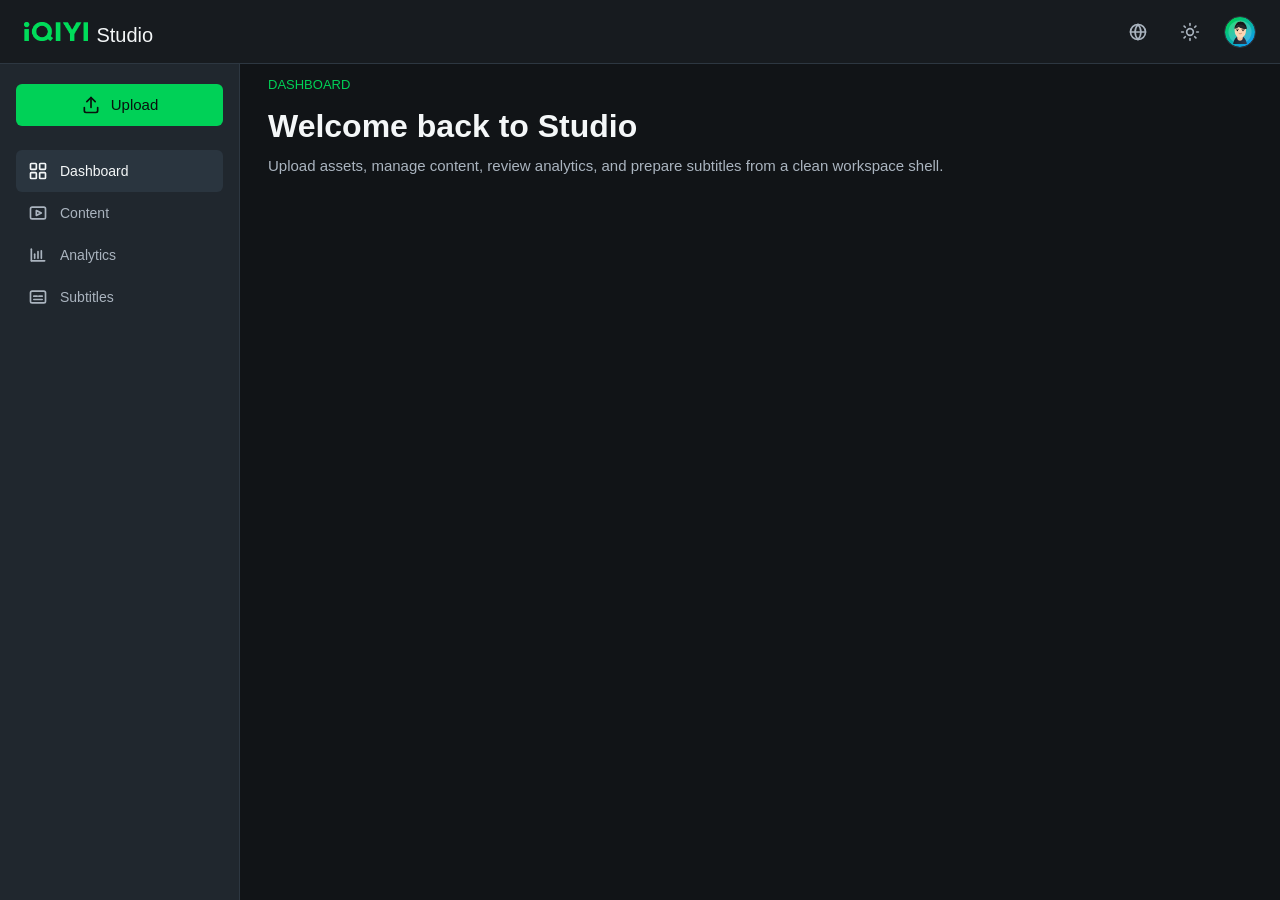
==== commit 812cd1fc: "Refine tooltips and content categories" ====
--- a/index.html
+++ b/index.html
@@ -214,7 +214,6 @@
       }
 
       .language-switch:hover .language-tooltip,
-      .language-switch:focus-within .language-tooltip,
       .theme-switch:hover .theme-tooltip {
         opacity: 1;
         transform: translate(-50%, 0);
@@ -222,6 +221,8 @@
 
       .language-switch.is-open .language-tooltip,
       .language-switch.suppress-tooltip .language-tooltip,
+      .language-switch.tooltip-muted .language-tooltip,
+      .theme-switch.tooltip-muted .theme-tooltip,
       .theme-switch.suppress-tooltip .theme-tooltip {
         opacity: 0;
         transform: translate(-50%, -2px);
@@ -251,13 +252,13 @@
         transition: opacity 120ms ease 250ms, transform 120ms ease 250ms;
       }
 
-      .account-entry:hover .account-tooltip,
-      .account-entry:focus-within .account-tooltip {
+      .account-entry:hover .account-tooltip {
         opacity: 1;
         transform: translate(-50%, 0);
       }
 
       .account-entry.is-open .account-tooltip,
+      .account-entry.tooltip-muted .account-tooltip,
       .account-entry.suppress-tooltip .account-tooltip {
         opacity: 0;
         transform: translate(-50%, -2px);
@@ -559,22 +560,6 @@
         transform: translateY(1px);
       }
 
-      .sidebar-footer {
-        margin-top: auto;
-        padding-top: 12px;
-      }
-
-      .settings-link {
-        min-height: 40px;
-        color: var(--muted);
-        font-weight: 500;
-      }
-
-      .settings-link:hover {
-        background: #f6f7f8;
-        color: #3f3f46;
-      }
-
       .icon {
         width: 20px;
         height: 20px;
@@ -646,8 +631,7 @@
       html[data-theme="dark"] .icon-button,
       html[data-theme="dark"] .nav-link,
       html[data-theme="dark"] .language-option,
-      html[data-theme="dark"] .account-option,
-      html[data-theme="dark"] .settings-link {
+      html[data-theme="dark"] .account-option {
         color: var(--color-text-secondary);
       }
 
@@ -655,8 +639,7 @@
       html[data-theme="dark"] .account-profile:hover,
       html[data-theme="dark"] .account-option:hover,
       html[data-theme="dark"] .language-option:hover,
-      html[data-theme="dark"] .nav-link:hover,
-      html[data-theme="dark"] .settings-link:hover {
+      html[data-theme="dark"] .nav-link:hover {
         background: var(--color-bg-subtle);
         color: var(--color-text-primary);
       }
@@ -731,11 +714,6 @@
           grid-auto-columns: max-content;
           overflow-x: auto;
           padding-bottom: 4px;
-        }
-
-        .sidebar-footer {
-          margin-top: 0;
-          padding-top: 0;
         }
 
         .shell {
@@ -909,15 +887,6 @@
         </ul>
       </nav>
 
-      <div class="sidebar-footer">
-        <a class="nav-link settings-link" href="#">
-          <svg class="icon" viewBox="0 0 24 24" aria-hidden="true">
-            <path d="M12 15.5a3.5 3.5 0 1 0 0-7 3.5 3.5 0 0 0 0 7Z" />
-            <path d="M19.4 15a1.7 1.7 0 0 0 .3 1.9l.1.1a2 2 0 0 1-2.8 2.8l-.1-.1a1.7 1.7 0 0 0-1.9-.3 1.7 1.7 0 0 0-1 1.6V21a2 2 0 0 1-4 0v-.1a1.7 1.7 0 0 0-1-1.6 1.7 1.7 0 0 0-1.9.3l-.1.1a2 2 0 0 1-2.8-2.8l.1-.1A1.7 1.7 0 0 0 4.6 15a1.7 1.7 0 0 0-1.6-1H3a2 2 0 0 1 0-4h.1a1.7 1.7 0 0 0 1.6-1 1.7 1.7 0 0 0-.3-1.9l-.1-.1A2 2 0 0 1 7 4.2l.1.1a1.7 1.7 0 0 0 1.9.3 1.7 1.7 0 0 0 1-1.6V3a2 2 0 0 1 4 0v.1a1.7 1.7 0 0 0 1 1.6 1.7 1.7 0 0 0 1.9-.3l.1-.1A2 2 0 0 1 19.8 7l-.1.1a1.7 1.7 0 0 0-.3 1.9 1.7 1.7 0 0 0 1.6 1h.1a2 2 0 0 1 0 4H21a1.7 1.7 0 0 0-1.6 1Z" />
-          </svg>
-          <span data-i18n="settings">Settings</span>
-        </a>
-      </div>
     </aside>
 
     <main class="shell">
@@ -1021,6 +990,7 @@
 
       themeToggle?.addEventListener("click", () => {
         themeSwitch?.classList.add("suppress-tooltip");
+        if (themeSwitch) setActiveTooltipContainer(themeSwitch);
         const nextTheme = document.documentElement.dataset.theme === "dark" ? "light" : "dark";
         setTheme(nextTheme);
         themeToggle.blur();
@@ -1059,13 +1029,39 @@
         }
       }
 
-      [languageSwitch, themeSwitch, accountEntry].forEach((container) => {
+      const tooltipContainers = [languageSwitch, themeSwitch, accountEntry].filter(Boolean);
+
+      function setActiveTooltipContainer(activeContainer) {
+        tooltipContainers.forEach((container) => {
+          container.classList.toggle("tooltip-muted", container !== activeContainer);
+        });
+      }
+
+      function clearTooltipContainerMutes() {
+        tooltipContainers.forEach((container) => {
+          container.classList.remove("tooltip-muted");
+        });
+      }
+
+      tooltipContainers.forEach((container) => {
+        container.addEventListener("pointerenter", () => {
+          setActiveTooltipContainer(container);
+        });
+        container.addEventListener("focusin", () => {
+          setActiveTooltipContainer(container);
+        });
         container.addEventListener("pointerleave", () => {
           container.classList.remove("suppress-tooltip");
+          if (!tooltipContainers.some((item) => item.matches(":hover"))) {
+            clearTooltipContainerMutes();
+          }
         });
         container.addEventListener("focusout", (event) => {
           if (!container.contains(event.relatedTarget)) {
             container.classList.remove("suppress-tooltip");
+            if (!tooltipContainers.some((item) => item.contains(event.relatedTarget))) {
+              clearTooltipContainerMutes();
+            }
           }
         });
       });
@@ -1073,6 +1069,8 @@
       trigger.addEventListener("click", (event) => {
         event.stopPropagation();
         const isOpen = !menu.hidden;
+        languageSwitch.classList.add("suppress-tooltip");
+        setActiveTooltipContainer(languageSwitch);
         if (!isOpen) {
           suppressTooltipIfHidden(languageSwitch, ".language-tooltip");
         }
@@ -1086,10 +1084,13 @@
 
       options.forEach((option) => {
         option.addEventListener("click", () => {
+          languageSwitch.classList.add("suppress-tooltip");
           setLanguage(option.dataset.lang);
           menu.hidden = true;
           languageSwitch.classList.remove("is-open");
           trigger.setAttribute("aria-expanded", "false");
+          trigger.blur();
+          option.blur();
         });
       });
 
@@ -1109,6 +1110,8 @@
       accountTrigger.addEventListener("click", (event) => {
         event.stopPropagation();
         const isOpen = !accountMenu.hidden;
+        accountEntry.classList.add("suppress-tooltip");
+        setActiveTooltipContainer(accountEntry);
         if (!isOpen) {
           suppressTooltipIfHidden(accountEntry, ".account-tooltip");
         }
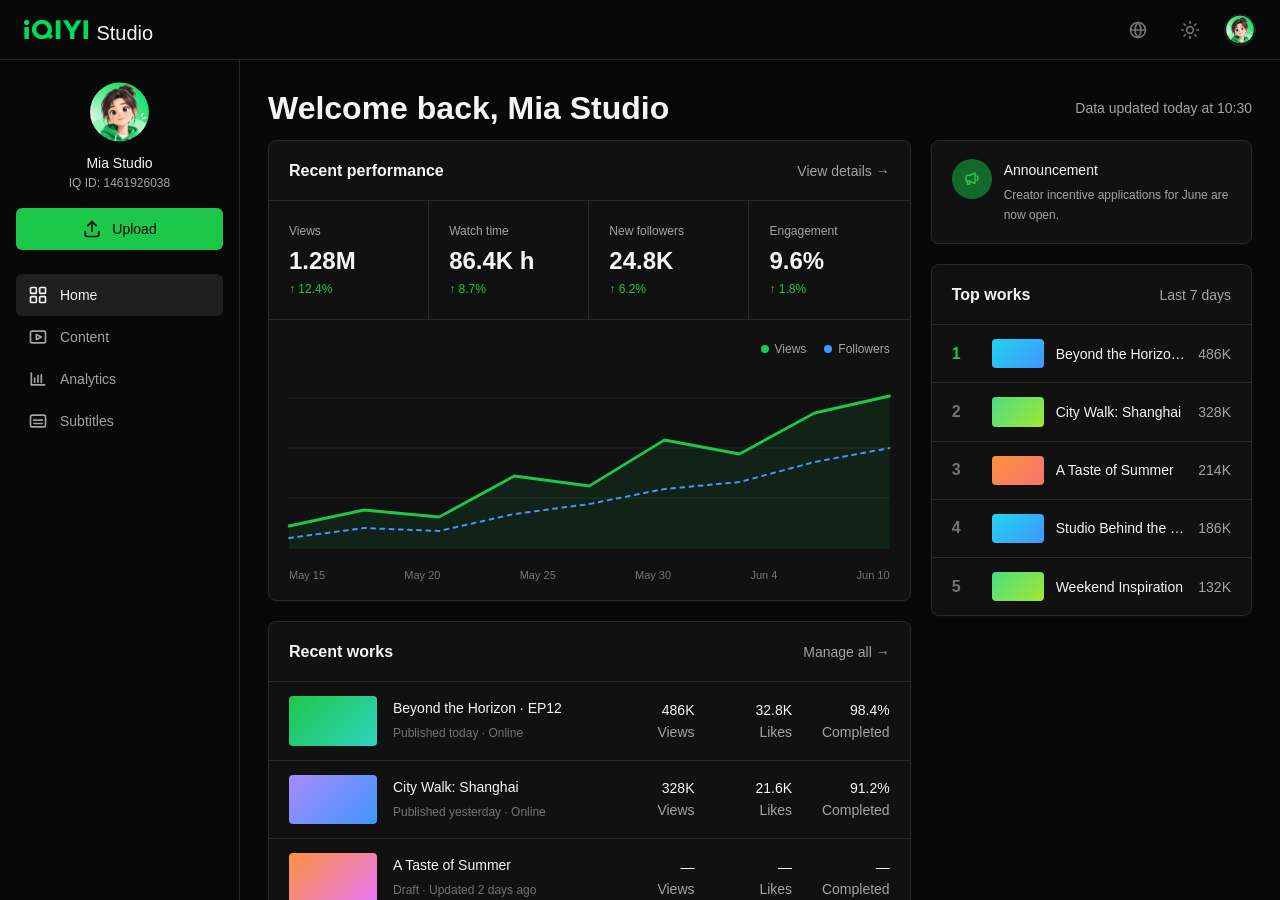
==== commit e7ec900a: "Update creator center studio demo" ====
--- a/index.html
+++ b/index.html
@@ -20,64 +20,8 @@
         }
       })();
     </script>
+    <link rel="stylesheet" href="design-system.css" />
     <style>
-      :root {
-        color-scheme: light;
-        --color-bg-page: #fafbfc;
-        --color-bg-header: #ffffff;
-        --color-bg-surface: #ffffff;
-        --color-bg-elevated: #ffffff;
-        --color-bg-subtle: #f6f7f8;
-        --color-bg-selected: #e8ebee;
-        --color-text-primary: #0b0d0f;
-        --color-text-secondary: #71717a;
-        --color-text-muted: #52525b;
-        --color-text-disabled: #a1a1aa;
-        --color-text-inverse: #ffffff;
-        --color-border-default: #edf0f2;
-        --color-border-subtle: #d4d7dc;
-        --color-brand-primary: #00d157;
-        --color-brand-hover: #00bd4f;
-        --color-brand-active: #00a846;
-        --color-status-success-bg: #eef8f2;
-        --color-mask: rgba(11, 13, 15, 0.72);
-        --color-shadow: rgba(20, 23, 26, 0.08);
-        --brand: var(--color-brand-primary);
-        --brand-600: var(--color-brand-active);
-        --text: var(--color-text-primary);
-        --muted: var(--color-text-secondary);
-        --line: var(--color-border-default);
-        --surface: var(--color-bg-surface);
-        --page: var(--color-bg-page);
-        --nav-hover: var(--color-bg-subtle);
-        --nav-active: var(--color-bg-selected);
-        --focus: none;
-        --radius: 6px;
-      }
-
-      html[data-theme="dark"] {
-        color-scheme: dark;
-        --color-bg-page: #111417;
-        --color-bg-header: #171b1f;
-        --color-bg-surface: #1c2228;
-        --color-bg-elevated: #20272e;
-        --color-bg-subtle: #252d35;
-        --color-bg-selected: #2a353f;
-        --color-text-primary: #f4f7f8;
-        --color-text-secondary: #aab4bf;
-        --color-text-muted: #c7d0d8;
-        --color-text-disabled: #68737f;
-        --color-text-inverse: #08110d;
-        --color-border-default: #2d3741;
-        --color-border-subtle: #3a4652;
-        --color-brand-primary: #00d157;
-        --color-brand-hover: #12e06b;
-        --color-brand-active: #73f2a0;
-        --color-status-success-bg: rgba(0, 209, 87, 0.14);
-        --color-mask: rgba(0, 0, 0, 0.66);
-        --color-shadow: rgba(0, 0, 0, 0.34);
-      }
-
       * {
         box-sizing: border-box;
       }
@@ -90,9 +34,9 @@
       body {
         margin: 0;
         overflow: hidden;
-        background: var(--page);
-        color: var(--text);
-        font-family: "Inter var", "Inter", "PingFang SC", "Microsoft YaHei", Arial, sans-serif;
+        background: var(--color-bg-page);
+        color: var(--color-text-default);
+        font-family: "Inter", "Inter var", "PingFang SC", "Microsoft YaHei", Arial, sans-serif;
       }
 
       button,
@@ -104,14 +48,14 @@
         position: fixed;
         inset: 0 0 auto 0;
         z-index: 100;
-        height: 64px;
+        height: 60px;
         display: flex;
         align-items: center;
         justify-content: space-between;
         gap: 24px;
         padding: 0 24px;
-        background: var(--surface);
-        border-bottom: 1px solid var(--line);
+        background: var(--color-bg-page);
+        border-bottom: 1px solid var(--color-border-subtle);
       }
 
       .brand {
@@ -119,12 +63,20 @@
         align-items: center;
         gap: 8px;
         min-width: 0;
+        color: inherit;
+        text-decoration: none;
+        border-radius: var(--radius-small);
+      }
+
+      .brand:focus-visible {
+        outline: 2px solid var(--color-brand-primary);
+        outline-offset: 4px;
       }
 
       .brand-logo-link {
         display: inline-flex;
         align-items: center;
-        border-radius: 4px;
+        border-radius: var(--radius-small);
       }
 
       .brand-logo-link:focus-visible {
@@ -141,12 +93,17 @@
 
       .brand-title {
         transform: translateY(2.5px);
-        font-size: 20px;
-        line-height: 28px;
-        font-weight: 500;
+        color: var(--color-text-primary);
+        font-size: var(--text-title-2-size);
+        line-height: var(--text-title-2-line-height);
+        font-weight: 400;
         letter-spacing: 0;
         white-space: nowrap;
       }
+
+      .brand:hover .brand-title,
+      .brand:focus-visible .brand-title,
+      .brand:active .brand-title { color: var(--color-text-primary); }
 
       .topbar-actions {
         display: flex;
@@ -168,15 +125,15 @@
         justify-content: center;
         padding: 0;
         border: 0;
-        border-radius: var(--radius);
+        border-radius: var(--radius-default);
         background: transparent;
-        color: #60646c;
+        color: var(--color-text-tertiary);
         cursor: pointer;
       }
 
       .icon-button:hover {
-        background: #f6f7f8;
-        color: var(--text);
+        background: var(--color-bg-hover);
+        color: var(--color-text-default);
       }
 
       .theme-icon {
@@ -191,7 +148,12 @@
 
       .language-trigger:focus-visible,
       .language-switch.is-open .language-trigger {
-        border-color: var(--brand);
+        border-color: var(--color-action-primary);
+        color: var(--color-action-primary);
+      }
+
+      .language-trigger:focus-visible {
+        box-shadow: none;
       }
 
       .language-tooltip,
@@ -201,11 +163,11 @@
         left: 50%;
         z-index: 30;
         padding: 5px 8px;
-        border-radius: 4px;
-        background: rgba(11, 13, 15, 0.72);
-        color: #ffffff;
-        font-size: 12px;
-        line-height: 16px;
+        border-radius: var(--radius-small);
+        background: var(--color-bg-inverse);
+        color: var(--color-text-inverse);
+        font-size: var(--text-caption-size);
+        line-height: var(--text-caption-line-height);
         white-space: nowrap;
         opacity: 0;
         pointer-events: none;
@@ -240,11 +202,11 @@
         left: 50%;
         z-index: 30;
         padding: 5px 8px;
-        border-radius: 4px;
-        background: rgba(11, 13, 15, 0.72);
-        color: #ffffff;
-        font-size: 12px;
-        line-height: 16px;
+        border-radius: var(--radius-small);
+        background: var(--color-bg-inverse);
+        color: var(--color-text-inverse);
+        font-size: var(--text-caption-size);
+        line-height: var(--text-caption-line-height);
         white-space: nowrap;
         opacity: 0;
         pointer-events: none;
@@ -272,10 +234,10 @@
         z-index: 40;
         min-width: 224px;
         padding: 6px;
-        border: 1px solid var(--line);
-        border-radius: var(--radius);
-        background: var(--surface);
-        box-shadow: 0 8px 20px rgba(20, 23, 26, 0.08);
+        border: 1px solid var(--color-border-subtle);
+        border-radius: var(--radius-default);
+        background: var(--color-bg-elevated);
+        box-shadow: var(--shadow-overlay);
       }
 
       .account-menu[hidden] {
@@ -285,9 +247,9 @@
       .account-profile {
         display: flex;
         align-items: center;
-        gap: 12px;
+        gap: 20px;
         padding: 8px 10px 10px;
-        border-radius: 4px;
+        border-radius: var(--radius-small);
       }
 
       .account-profile-avatar-wrap {
@@ -295,7 +257,7 @@
         width: 40px;
         height: 40px;
         flex: 0 0 auto;
-        border-radius: 999px;
+        border-radius: var(--radius-full);
         overflow: hidden;
       }
 
@@ -311,8 +273,8 @@
         inset: 0;
         display: grid;
         place-items: center;
-        background: rgba(11, 13, 15, 0.64);
-        color: #ffffff;
+        background: var(--color-overlay-black-default);
+        color: var(--neutral-0);
         opacity: 0;
         transition: opacity 120ms ease;
       }
@@ -324,11 +286,11 @@
       }
 
       .account-profile:hover {
-        background: #f6f7f8;
+        background: var(--color-bg-overlay-hover);
       }
 
       .account-profile:focus-within {
-        background: var(--surface);
+        background: var(--color-bg-overlay-hover);
       }
 
       .account-profile:hover .account-profile-avatar-overlay,
@@ -342,41 +304,41 @@
 
       .account-profile-name {
         margin: 0;
-        color: var(--text);
-        font-size: 14px;
-        line-height: 20px;
-        font-weight: 500;
+        color: var(--color-text-default);
+        font-size: var(--text-body-size);
+        line-height: var(--text-body-line-height);
+        font-weight: var(--text-body-medium-weight);
       }
 
       .account-profile-id {
         margin: 0;
-        color: var(--text);
-        font-size: 12px;
-        line-height: 16px;
-        font-weight: 500;
+        color: var(--color-text-default);
+        font-size: var(--text-caption-size);
+        line-height: var(--text-caption-line-height);
+        font-weight: var(--text-caption-weight);
       }
 
       .account-menu-divider {
         height: 1px;
         margin: 6px 0;
-        background: var(--line);
+        background: var(--color-border-subtle);
       }
 
       .account-option {
         width: 100%;
-        height: 48px;
+        min-height: 40px;
         display: flex;
         align-items: center;
         gap: 10px;
         padding: 0 10px;
         border: 1px solid transparent;
-        border-radius: 4px;
+        border-radius: var(--radius-small);
         background: transparent;
-        color: var(--text);
+        color: var(--color-text-default);
         cursor: pointer;
-        font-size: 14px;
-        line-height: 20px;
-        font-weight: 500;
+        font-size: var(--text-body-size);
+        line-height: var(--text-body-line-height);
+        font-weight: var(--text-body-medium-weight);
         text-align: left;
       }
 
@@ -387,12 +349,12 @@
       }
 
       .account-option:hover {
-        background: #f6f7f8;
-        color: var(--text);
+        background: var(--color-bg-overlay-hover);
+        color: var(--color-text-default);
       }
 
       .account-option.sign-out {
-        color: var(--text);
+        color: var(--color-text-default);
       }
 
       .language-menu {
@@ -402,10 +364,10 @@
         z-index: 40;
         min-width: 132px;
         padding: 6px;
-        border: 1px solid var(--line);
-        border-radius: var(--radius);
-        background: var(--surface);
-        box-shadow: 0 8px 20px rgba(20, 23, 26, 0.08);
+        border: 1px solid var(--color-border-subtle);
+        border-radius: var(--radius-default);
+        background: var(--color-bg-elevated);
+        box-shadow: var(--shadow-overlay);
       }
 
       .language-menu[hidden] {
@@ -421,39 +383,39 @@
         gap: 12px;
         padding: 0 10px;
         border: 0;
-        border-radius: 4px;
+        border-radius: var(--radius-small);
         background: transparent;
-        color: rgb(113, 113, 122);
+        color: var(--color-text-secondary);
         cursor: pointer;
-        font-size: 14px;
-        line-height: 20px;
-        font-weight: 500;
+        font-size: var(--text-body-size);
+        line-height: var(--text-body-line-height);
+        font-weight: var(--text-body-medium-weight);
         text-align: left;
       }
 
       .language-option:hover {
-        background: #f6f7f8;
-        color: var(--text);
+        background: var(--color-bg-overlay-hover);
+        color: var(--color-text-default);
       }
 
       .language-option[aria-selected="true"] {
-        background: var(--color-status-success-bg);
-        color: var(--brand-600);
-        font-weight: 500;
+        background: transparent;
+        color: var(--color-action-primary);
+        font-weight: var(--text-body-medium-weight);
       }
 
       .language-option[aria-selected="true"]:hover {
-        background: #e4f6eb;
-        color: var(--brand-600);
+        background: var(--color-bg-overlay-hover);
+        color: var(--color-action-primary);
       }
 
       .avatar-button {
         width: 32px;
         height: 32px;
         padding: 0;
-        border: 1px solid #edf0f2;
-        border-radius: 999px;
-        background: var(--surface);
+        border: 1px solid var(--color-border-subtle);
+        border-radius: var(--radius-full);
+        background: var(--color-bg-container);
         cursor: pointer;
       }
 
@@ -467,19 +429,20 @@
       .avatar-button:focus-visible,
       .icon-button:focus-visible,
       .upload-button:focus-visible {
-        border-color: var(--brand);
+        border-color: var(--color-action-primary);
+        box-shadow: var(--shadow-focus);
       }
 
       .avatar {
         display: block;
         width: 100%;
         height: 100%;
-        border-radius: 999px;
+        border-radius: var(--radius-full);
       }
 
       .sidebar {
         position: fixed;
-        top: 64px;
+        top: 60px;
         bottom: 0;
         left: 0;
         width: 240px;
@@ -487,9 +450,20 @@
         flex-direction: column;
         gap: 0;
         padding: 20px 16px;
-        background: var(--surface);
-        border-right: 1px solid var(--line);
-      }
+        background: var(--color-bg-page);
+        border-right: 1px solid var(--color-border-subtle);
+      }
+
+      .sidebar-profile {
+        width: 100%; display: flex; flex-direction: column; align-items: center; gap: 8px;
+        padding: 0 12px 16px; margin-bottom: 0; text-align: center;
+      }
+      .sidebar-profile-avatar { width: 64px; height: 64px; display: block; border-radius: var(--radius-full); }
+      .avatar, .account-profile-avatar, .sidebar-profile-avatar { clip-path: circle(46% at 50% 50%); }
+      .sidebar-profile-copy { min-width: 0; width: 100%; }
+      .sidebar-profile-name, .sidebar-profile-id { margin: 0; overflow: hidden; text-overflow: ellipsis; white-space: nowrap; }
+      .sidebar-profile-name { color: var(--color-text-primary); font-size: var(--text-body-size); line-height: var(--text-body-line-height); font-weight: var(--text-body-medium-weight); }
+      .sidebar-profile-id { color: var(--color-text-secondary); font-size: 12px; line-height: 18px; }
 
       .upload-button {
         width: 100%;
@@ -499,20 +473,20 @@
         justify-content: center;
         gap: 10px;
         border: 0;
-        border-radius: var(--radius);
-        background: var(--brand);
-        color: #ffffff;
-        font-size: 15px;
-        line-height: 20px;
-        font-weight: 500;
+        border-radius: var(--radius-default);
+        background: var(--color-action-primary);
+        color: var(--color-text-inverse);
+        font-size: var(--text-body-size);
+        line-height: var(--text-body-line-height);
+        font-weight: var(--text-body-medium-weight);
         cursor: pointer;
         margin-bottom: 24px;
         transition: transform 160ms ease, box-shadow 160ms ease, background 160ms ease;
       }
 
       .upload-button:hover {
-        background: #00bd4f;
-        box-shadow: 0 10px 22px rgba(0, 209, 87, 0.24);
+        background: var(--color-action-primary-hover);
+        box-shadow: var(--shadow-hover);
       }
 
       .upload-button:active {
@@ -534,29 +508,29 @@
         align-items: center;
         gap: 12px;
         padding: 0 12px;
-        border-radius: var(--radius);
-        color: #3f3f46;
+        border-radius: var(--radius-default);
+        color: var(--color-text-secondary);
         text-decoration: none;
-        font-size: 14px;
-        line-height: 20px;
-        font-weight: 500;
+        font-size: var(--text-body-size);
+        line-height: var(--text-body-line-height);
+        font-weight: var(--text-body-medium-weight);
         transition: background 120ms ease, color 120ms ease, transform 120ms ease;
       }
 
       .nav-link:hover {
-        background: var(--nav-hover);
-        color: var(--text);
+        background: var(--color-bg-hover);
+        color: var(--color-text-default);
       }
 
       .nav-link[aria-current="page"] {
-        background: var(--nav-active);
-        color: #14171a;
-        font-weight: 500;
+        background: var(--color-bg-hover);
+        color: var(--color-text-primary);
+        font-weight: var(--text-body-medium-weight);
       }
 
       .nav-link:active {
-        background: var(--nav-active);
-        color: #14171a;
+        background: var(--color-bg-hover);
+        color: var(--color-text-primary);
         transform: translateY(1px);
       }
 
@@ -573,13 +547,13 @@
 
       .shell {
         height: 100%;
-        padding: 64px 0 0 240px;
+        padding: 60px 0 0 240px;
       }
 
       .workspace {
         height: 100%;
         overflow: auto;
-        padding: 12px 28px 28px;
+        padding: 28px;
       }
 
       .workspace-inner {
@@ -590,15 +564,6 @@
         padding: 0;
       }
 
-      .eyebrow {
-        margin: 0;
-        color: var(--brand);
-        font-size: 13px;
-        line-height: 18px;
-        font-weight: 500;
-        text-transform: uppercase;
-      }
-
       .title-frame {
         display: grid;
         gap: 8px;
@@ -607,78 +572,139 @@
       h1 {
         max-width: 720px;
         margin: 0;
-        font-size: 32px;
-        line-height: 40px;
+        font-size: var(--text-display-size);
+        line-height: var(--text-display-line-height);
         letter-spacing: 0;
       }
 
-      .summary {
-        max-width: 720px;
+      .dashboard-header {
+        display: flex;
+        align-items: center;
+        justify-content: space-between;
+        gap: 20px;
+      }
+
+      .dashboard-date {
+        color: var(--color-text-secondary);
+        font-size: var(--text-body-size);
+        line-height: var(--text-body-line-height);
+      }
+
+      .dashboard-grid {
+        display: grid;
+        grid-template-columns: minmax(0, 2fr) minmax(280px, 1fr);
+        gap: 20px;
+      }
+
+      .dashboard-column {
+        min-width: 0;
+        display: grid;
+        align-content: start;
+        gap: 20px;
+      }
+
+      .dashboard-card {
+        min-width: 0;
+        border: 1px solid var(--color-border-subtle);
+        border-radius: var(--radius-large);
+        background: var(--color-bg-container);
+        box-shadow: var(--shadow-surface);
+      }
+
+      .announcement-card {
+        display: grid;
+        grid-template-columns: 40px minmax(0, 1fr);
+        gap: 12px;
+        padding: 18px 20px;
+      }
+
+      .announcement-icon {
+        width: 40px;
+        height: 40px;
+        display: grid;
+        place-items: center;
+        border-radius: var(--radius-full);
+        background: var(--color-action-primary-bg);
+        color: var(--color-action-primary);
+      }
+
+      .announcement-icon .icon { width: 18px; height: 18px; }
+      .announcement-title { margin: 0; color: var(--color-text-primary); font-size: var(--text-body-size); font-weight: var(--text-body-medium-weight); }
+      .announcement-copy { margin: 4px 0 0; color: var(--color-text-secondary); font-size: var(--text-caption-size); line-height: var(--text-caption-line-height); }
+
+      .card-header {
+        min-height: 60px;
+        display: flex;
+        align-items: center;
+        justify-content: space-between;
+        gap: 16px;
+        padding: 16px 20px;
+        border-bottom: 1px solid var(--color-border-subtle);
+      }
+
+      .card-header h2 {
         margin: 0;
-        color: var(--muted);
-        font-size: 15px;
-        line-height: 24px;
-      }
-
-      html[data-theme="dark"] .topbar {
-        background: var(--color-bg-header);
-      }
-
-      html[data-theme="dark"] .sidebar {
-        background: var(--color-bg-elevated);
-      }
-
-      html[data-theme="dark"] .icon-button,
-      html[data-theme="dark"] .nav-link,
-      html[data-theme="dark"] .language-option,
-      html[data-theme="dark"] .account-option {
+        font-size: var(--text-title-3-size);
+        line-height: var(--text-title-3-line-height);
+      }
+
+      .text-link {
         color: var(--color-text-secondary);
-      }
-
-      html[data-theme="dark"] .icon-button:hover,
-      html[data-theme="dark"] .account-profile:hover,
-      html[data-theme="dark"] .account-option:hover,
-      html[data-theme="dark"] .language-option:hover,
-      html[data-theme="dark"] .nav-link:hover {
-        background: var(--color-bg-subtle);
-        color: var(--color-text-primary);
-      }
-
-      html[data-theme="dark"] .nav-link[aria-current="page"],
-      html[data-theme="dark"] .nav-link:active,
-      html[data-theme="dark"] .language-option[aria-selected="true"],
-      html[data-theme="dark"] .language-option[aria-selected="true"]:hover {
-        background: var(--color-bg-selected);
-        color: var(--color-text-primary);
-      }
-
-      html[data-theme="dark"] .account-menu,
-      html[data-theme="dark"] .language-menu {
-        background: var(--color-bg-elevated);
-        border-color: var(--color-border-default);
-        box-shadow: 0 12px 28px var(--color-shadow);
-      }
-
-      html[data-theme="dark"] .avatar-button {
-        background: var(--color-bg-surface);
-        border-color: var(--color-border-default);
-      }
-
-      html[data-theme="dark"] .language-tooltip,
-      html[data-theme="dark"] .theme-tooltip,
-      html[data-theme="dark"] .account-tooltip {
-        background: var(--color-mask);
-      }
-
-      html[data-theme="dark"] .upload-button {
-        background: var(--color-brand-primary);
-        color: var(--color-text-inverse);
-      }
-
-      html[data-theme="dark"] .upload-button:hover {
-        background: var(--color-brand-hover);
-        box-shadow: none;
-      }
+        font-size: var(--text-body-size);
+        line-height: var(--text-body-line-height);
+        text-decoration: none;
+      }
+
+      .text-link:hover { color: var(--color-action-primary); }
+
+      .metrics {
+        display: grid;
+        grid-template-columns: repeat(4, minmax(0, 1fr));
+        border-bottom: 1px solid var(--color-border-subtle);
+      }
+
+      .metric {
+        padding: 20px;
+        border-right: 1px solid var(--color-border-subtle);
+      }
+
+      .metric:last-child { border-right: 0; }
+      .metric-label { display: block; color: var(--color-text-secondary); font-size: var(--text-caption-size); line-height: var(--text-caption-line-height); }
+      .metric-value { display: block; margin-top: 4px; color: var(--color-text-primary); font-size: 24px; line-height: 32px; font-weight: 600; }
+      .metric-change { display: block; margin-top: 2px; color: var(--color-status-success); font-size: var(--text-caption-size); line-height: var(--text-caption-line-height); }
+
+      .chart-wrap { padding: 18px 20px 14px; }
+      .chart-legend { display: flex; justify-content: flex-end; gap: 18px; color: var(--color-text-secondary); font-size: var(--text-caption-size); }
+      .legend-item { display: inline-flex; align-items: center; gap: 6px; }
+      .legend-dot { width: 8px; height: 8px; border-radius: var(--radius-full); background: var(--color-action-primary); }
+      .legend-dot.secondary { background: var(--color-category-blue); }
+      .dashboard-chart { width: 100%; height: 190px; margin-top: 8px; overflow: visible; }
+      .chart-grid-line { stroke: var(--color-border-subtle); stroke-width: 1; }
+      .chart-area { fill: color-mix(in srgb, var(--color-action-primary) 10%, transparent); }
+      .chart-line { fill: none; stroke: var(--color-action-primary); stroke-width: 3; stroke-linecap: round; stroke-linejoin: round; }
+      .chart-line-secondary { fill: none; stroke: var(--color-category-blue); stroke-width: 2; stroke-linecap: round; stroke-linejoin: round; stroke-dasharray: 5 6; }
+      .chart-labels { display: flex; justify-content: space-between; color: var(--color-text-tertiary); font-size: 11px; }
+
+      .work-list, .ranking-list { margin: 0; padding: 0; list-style: none; }
+      .work-item { display: grid; grid-template-columns: 88px minmax(0, 1fr) repeat(3, minmax(72px, .4fr)); gap: 16px; align-items: center; padding: 14px 20px; border-bottom: 1px solid var(--color-border-subtle); }
+      .work-item:last-child { border-bottom: 0; }
+      .work-cover { width: 88px; aspect-ratio: 16 / 9; border-radius: var(--radius-small); background: linear-gradient(135deg, var(--color-category-purple), var(--color-category-blue)); }
+      .work-cover.green { background: linear-gradient(135deg, var(--color-action-primary), var(--color-category-teal)); }
+      .work-cover.orange { background: linear-gradient(135deg, var(--color-category-orange), var(--color-category-magenta)); }
+      .work-title { margin: 0; color: var(--color-text-primary); font-size: var(--text-body-size); font-weight: var(--text-body-medium-weight); }
+      .work-meta { margin: 3px 0 0; color: var(--color-text-tertiary); font-size: var(--text-caption-size); }
+      .work-stat { color: var(--color-text-secondary); font-size: var(--text-body-size); text-align: right; }
+      .work-stat strong { display: block; color: var(--color-text-primary); font-weight: var(--text-body-medium-weight); }
+
+      .ranking-item { display: grid; grid-template-columns: 28px 52px minmax(0, 1fr) auto; gap: 12px; align-items: center; padding: 14px 20px; border-bottom: 1px solid var(--color-border-subtle); }
+      .ranking-item:last-child { border-bottom: 0; }
+      .rank-number { color: var(--color-text-tertiary); font-size: var(--text-title-3-size); font-weight: 600; }
+      .ranking-item:first-child .rank-number { color: var(--color-action-primary); }
+      .rank-cover { width: 52px; aspect-ratio: 16 / 9; border-radius: var(--radius-small); background: linear-gradient(135deg, var(--color-category-cyan), var(--color-category-blue)); }
+      .rank-cover.two { background: linear-gradient(135deg, var(--color-category-green), var(--color-category-lime)); }
+      .rank-cover.three { background: linear-gradient(135deg, var(--color-category-orange), var(--color-category-red)); }
+      .rank-title { overflow: hidden; color: var(--color-text-primary); font-size: var(--text-body-size); font-weight: var(--text-body-medium-weight); text-overflow: ellipsis; white-space: nowrap; }
+      .rank-value { color: var(--color-text-secondary); font-size: var(--text-body-size); }
 
       @media (max-width: 720px) {
         body {
@@ -694,20 +720,26 @@
         }
 
         .brand-title {
-          font-size: 18px;
+          font-size: var(--text-title-3-size);
+          line-height: var(--text-title-3-line-height);
+          font-weight: 400;
         }
 
         .sidebar {
           position: fixed;
-          top: 64px;
+          top: 60px;
           right: 0;
           bottom: auto;
           width: 100%;
           height: auto;
           padding: 12px 16px;
           border-right: 0;
-          border-bottom: 1px solid var(--line);
-        }
+          border-bottom: 1px solid var(--color-border-subtle);
+        }
+
+        .sidebar-profile { flex-direction: row; justify-content: center; padding: 0 12px 8px; margin-bottom: 0; text-align: left; }
+        .sidebar-profile-avatar { width: 64px; height: 64px; }
+        .sidebar-profile-copy { width: auto; }
 
         .nav-list {
           grid-auto-flow: column;
@@ -718,11 +750,11 @@
 
         .shell {
           height: auto;
-          padding: 158px 0 0;
+          padding: 242px 0 0;
         }
 
         .workspace {
-          padding: 20px 16px;
+          padding: 28px;
         }
 
         .workspace-inner {
@@ -730,20 +762,28 @@
         }
 
         h1 {
-          font-size: 26px;
-          line-height: 34px;
-        }
+          font-size: var(--text-title-1-size);
+          line-height: var(--text-title-1-line-height);
+        }
+
+        .dashboard-header { align-items: flex-start; flex-direction: column; gap: 4px; }
+        .dashboard-grid { grid-template-columns: 1fr; }
+        .dashboard-column { gap: 20px; }
+        .metrics { grid-template-columns: repeat(2, minmax(0, 1fr)); }
+        .metric:nth-child(2) { border-right: 0; }
+        .metric:nth-child(-n + 2) { border-bottom: 1px solid var(--color-border-subtle); }
+        .work-item { grid-template-columns: 72px minmax(0, 1fr); }
+        .work-cover { width: 72px; }
+        .work-stat { display: none; }
       }
     </style>
   </head>
   <body>
     <header class="topbar">
-      <div class="brand" aria-label="Studio">
-        <a class="brand-logo-link" href="https://www.iq.com/" aria-label="iQIYI">
-          <img class="brand-logo" src="logo.png" alt="iQIYI" />
-        </a>
+      <a class="brand" href="index.html" aria-label="IQ Studio home">
+        <img class="brand-logo" src="logo.png" alt="iQIYI" />
         <span class="brand-title" data-i18n="studio">Studio</span>
-      </div>
+      </a>
       <div class="topbar-actions">
         <div class="language-switch">
           <button class="icon-button language-trigger" type="button" aria-label="Switch language" data-i18n-aria-label="switchLanguage" aria-haspopup="listbox" aria-expanded="false">
@@ -781,13 +821,13 @@
         </div>
         <div class="account-entry">
           <button class="avatar-button account-trigger" type="button" aria-label="Account" data-i18n-aria-label="accountTooltip" aria-haspopup="menu" aria-expanded="false">
-            <img class="avatar" src="assets/avatar.svg" alt="" />
+            <img class="avatar" src="assets/avatar.png?v=2" alt="" />
           </button>
           <span class="account-tooltip" role="tooltip" data-i18n="accountTooltip">Account</span>
           <div class="account-menu" role="menu" aria-label="Account" data-i18n-aria-label="accountTooltip" hidden>
             <div class="account-profile" role="none">
               <span class="account-profile-avatar-wrap" aria-hidden="true">
-                <img class="account-profile-avatar" src="assets/avatar.svg" alt="" />
+                <img class="account-profile-avatar" src="assets/avatar.png?v=2" alt="" />
                 <span class="account-profile-avatar-overlay">
                   <svg class="icon" viewBox="0 0 24 24">
                     <path d="M15 3h6v6" />
@@ -797,7 +837,7 @@
                 </span>
               </span>
               <div class="account-profile-copy">
-                <p class="account-profile-name" data-i18n="userName">用户名</p>
+                <p class="account-profile-name" data-i18n="userName">Mia Studio</p>
                 <p class="account-profile-id" data-i18n="iqId">IQ ID：1461926038</p>
               </div>
             </div>
@@ -830,6 +870,14 @@
     </header>
 
     <aside class="sidebar" aria-label="Primary navigation">
+      <section class="sidebar-profile" aria-label="Account profile">
+        <img class="sidebar-profile-avatar" src="assets/avatar.png?v=2" alt="" />
+        <div class="sidebar-profile-copy">
+          <p class="sidebar-profile-name" data-i18n="userName">Mia Studio</p>
+          <p class="sidebar-profile-id" data-i18n="iqId">IQ ID：1461926038</p>
+        </div>
+      </section>
+
       <button class="upload-button" type="button">
         <svg class="icon" viewBox="0 0 24 24" aria-hidden="true">
           <path d="M12 15V3" />
@@ -849,7 +897,7 @@
                 <rect x="14" y="14" width="7" height="7" rx="1" />
                 <rect x="3" y="14" width="7" height="7" rx="1" />
               </svg>
-              <span data-i18n="dashboard">Dashboard</span>
+              <span data-i18n="dashboard">Home</span>
             </a>
           </li>
           <li>
@@ -862,7 +910,7 @@
             </a>
           </li>
           <li>
-            <a class="nav-link" href="#">
+            <a class="nav-link" href="analytics.html">
               <svg class="icon" viewBox="0 0 24 24" aria-hidden="true">
                 <path d="M4 19V5" />
                 <path d="M4 19h16" />
@@ -892,12 +940,59 @@
     <main class="shell">
       <section class="workspace" aria-label="Workspace">
         <div class="workspace-inner">
-          <p class="eyebrow" data-i18n="dashboard">Dashboard</p>
-          <div class="title-frame">
-            <h1 data-i18n="dashboardTitle">Welcome back to Studio</h1>
-            <p class="summary" data-i18n="dashboardSummary">
-              Upload assets, manage content, review analytics, and prepare subtitles from a clean workspace shell.
-            </p>
+          <div class="dashboard-header">
+            <div class="title-frame"><h1 data-i18n="dashboardTitle">Welcome back, Mia Studio</h1></div>
+            <span class="dashboard-date" data-i18n="dashboardDate">Data updated today at 10:30</span>
+          </div>
+          <div class="dashboard-grid">
+            <div class="dashboard-column">
+            <section class="dashboard-card" aria-labelledby="performance-title">
+              <div class="card-header"><h2 id="performance-title" data-i18n="recentPerformance">Recent performance</h2><a class="text-link" href="analytics.html" data-i18n="viewDetails">View details →</a></div>
+              <div class="metrics">
+                <div class="metric"><span class="metric-label" data-i18n="views">Views</span><strong class="metric-value">1.28M</strong><span class="metric-change">↑ 12.4%</span></div>
+                <div class="metric"><span class="metric-label" data-i18n="watchTime">Watch time</span><strong class="metric-value">86.4K h</strong><span class="metric-change">↑ 8.7%</span></div>
+                <div class="metric"><span class="metric-label" data-i18n="followers">New followers</span><strong class="metric-value">24.8K</strong><span class="metric-change">↑ 6.2%</span></div>
+                <div class="metric"><span class="metric-label" data-i18n="engagement">Engagement</span><strong class="metric-value">9.6%</strong><span class="metric-change">↑ 1.8%</span></div>
+              </div>
+              <div class="chart-wrap">
+                <div class="chart-legend"><span class="legend-item"><i class="legend-dot"></i><span data-i18n="views">Views</span></span><span class="legend-item"><i class="legend-dot secondary"></i><span data-i18n="followersShort">Followers</span></span></div>
+                <svg class="dashboard-chart" viewBox="0 0 720 190" preserveAspectRatio="none" aria-label="Performance trend">
+                  <path class="chart-grid-line" d="M0 30H720M0 80H720M0 130H720M0 180H720" />
+                  <path class="chart-area" d="M0 158L90 142L180 149L270 108L360 118L450 72L540 86L630 45L720 28V180H0Z" />
+                  <path class="chart-line" d="M0 158L90 142L180 149L270 108L360 118L450 72L540 86L630 45L720 28" />
+                  <path class="chart-line-secondary" d="M0 170L90 160L180 163L270 146L360 136L450 121L540 114L630 94L720 80" />
+                </svg>
+                <div class="chart-labels"><span>May 15</span><span>May 20</span><span>May 25</span><span>May 30</span><span>Jun 4</span><span>Jun 10</span></div>
+              </div>
+            </section>
+
+            <section class="dashboard-card" aria-labelledby="recent-works-title">
+              <div class="card-header"><h2 id="recent-works-title" data-i18n="recentWorks">Recent works</h2><a class="text-link" href="content.html" data-i18n="manageAll">Manage all →</a></div>
+              <ul class="work-list">
+                <li class="work-item"><span class="work-cover green"></span><div><p class="work-title">Beyond the Horizon · EP12</p><p class="work-meta" data-i18n="publishedToday">Published today · Online</p></div><span class="work-stat"><strong>486K</strong><span data-i18n="views">Views</span></span><span class="work-stat"><strong>32.8K</strong><span data-i18n="likes">Likes</span></span><span class="work-stat"><strong>98.4%</strong><span data-i18n="completion">Completed</span></span></li>
+                <li class="work-item"><span class="work-cover"></span><div><p class="work-title">City Walk: Shanghai</p><p class="work-meta" data-i18n="publishedYesterday">Published yesterday · Online</p></div><span class="work-stat"><strong>328K</strong><span data-i18n="views">Views</span></span><span class="work-stat"><strong>21.6K</strong><span data-i18n="likes">Likes</span></span><span class="work-stat"><strong>91.2%</strong><span data-i18n="completion">Completed</span></span></li>
+                <li class="work-item"><span class="work-cover orange"></span><div><p class="work-title">A Taste of Summer</p><p class="work-meta" data-i18n="draftUpdated">Draft · Updated 2 days ago</p></div><span class="work-stat"><strong>—</strong><span data-i18n="views">Views</span></span><span class="work-stat"><strong>—</strong><span data-i18n="likes">Likes</span></span><span class="work-stat"><strong>—</strong><span data-i18n="completion">Completed</span></span></li>
+              </ul>
+            </section>
+            </div>
+
+            <div class="dashboard-column">
+            <aside class="dashboard-card announcement-card" aria-labelledby="announcement-title">
+              <span class="announcement-icon" aria-hidden="true"><svg class="icon" viewBox="0 0 24 24"><path d="M4 13V9a2 2 0 0 1 2-2h3l7-3v14l-7-3H6a2 2 0 0 1-2-2Z"/><path d="M9 15v4H6v-4"/><path d="M19 8a5 5 0 0 1 0 6"/></svg></span>
+              <div><p class="announcement-title" id="announcement-title" data-i18n="announcement">Announcement</p><p class="announcement-copy" data-i18n="announcementCopy">Creator incentive applications for June are now open.</p></div>
+            </aside>
+
+            <section class="dashboard-card" aria-labelledby="ranking-title">
+              <div class="card-header"><h2 id="ranking-title" data-i18n="workRanking">Top works</h2><span class="dashboard-date" data-i18n="lastSevenDays">Last 7 days</span></div>
+              <ol class="ranking-list">
+                <li class="ranking-item"><span class="rank-number">1</span><span class="rank-cover"></span><span class="rank-title">Beyond the Horizon · EP12</span><span class="rank-value">486K</span></li>
+                <li class="ranking-item"><span class="rank-number">2</span><span class="rank-cover two"></span><span class="rank-title">City Walk: Shanghai</span><span class="rank-value">328K</span></li>
+                <li class="ranking-item"><span class="rank-number">3</span><span class="rank-cover three"></span><span class="rank-title">A Taste of Summer</span><span class="rank-value">214K</span></li>
+                <li class="ranking-item"><span class="rank-number">4</span><span class="rank-cover"></span><span class="rank-title">Studio Behind the Scenes</span><span class="rank-value">186K</span></li>
+                <li class="ranking-item"><span class="rank-number">5</span><span class="rank-cover two"></span><span class="rank-title">Weekend Inspiration</span><span class="rank-value">132K</span></li>
+              </ol>
+            </section>
+            </div>
           </div>
         </div>
       </section>
@@ -913,17 +1008,35 @@
           accountTooltip: "Account",
           accountSetting: "Account Setting",
           signOut: "Sign Out",
-          userName: "用户名",
+          userName: "Mia Studio",
           iqId: "IQ ID: 1461926038",
           upload: "Upload",
-          dashboard: "Dashboard",
+          dashboard: "Home",
           content: "Content",
           analytics: "Analytics",
           subtitles: "Subtitles",
           settings: "Settings",
           pageTitle: "Studio",
-          dashboardTitle: "Welcome back to Studio",
-          dashboardSummary: "Upload assets, manage content, review analytics, and prepare subtitles from a clean workspace shell."
+          dashboardTitle: "Welcome back, Mia Studio",
+          dashboardDate: "Data updated today at 10:30",
+          recentPerformance: "Recent performance",
+          viewDetails: "View details →",
+          views: "Views",
+          watchTime: "Watch time",
+          followers: "New followers",
+          followersShort: "Followers",
+          engagement: "Engagement",
+          announcement: "Announcement",
+          announcementCopy: "Creator incentive applications for June are now open.",
+          workRanking: "Top works",
+          lastSevenDays: "Last 7 days",
+          recentWorks: "Recent works",
+          manageAll: "Manage all →",
+          likes: "Likes",
+          completion: "Completed",
+          publishedToday: "Published today · Online",
+          publishedYesterday: "Published yesterday · Online",
+          draftUpdated: "Draft · Updated 2 days ago"
         },
         zh: {
           studio: "Studio",
@@ -934,17 +1047,35 @@
           accountTooltip: "账号",
           accountSetting: "账号设置",
           signOut: "退出登录",
-          userName: "用户名",
+          userName: "Mia Studio",
           iqId: "IQ ID：1461926038",
           upload: "上传",
-          dashboard: "仪表盘",
+          dashboard: "首页",
           content: "内容",
           analytics: "数据分析",
           subtitles: "字幕",
           settings: "设置",
           pageTitle: "Studio",
-          dashboardTitle: "欢迎回到 Studio",
-          dashboardSummary: "上传素材、管理视频内容、查看数据分析，并为工作流准备字幕。"
+          dashboardTitle: "欢迎回来，Mia Studio",
+          dashboardDate: "数据更新于今天 10:30",
+          recentPerformance: "近期作品数据",
+          viewDetails: "查看详情 →",
+          views: "播放量",
+          watchTime: "观看时长",
+          followers: "新增粉丝",
+          followersShort: "粉丝",
+          engagement: "互动率",
+          announcement: "公告",
+          announcementCopy: "六月创作者激励计划现已开放申请。",
+          workRanking: "作品榜单",
+          lastSevenDays: "近 7 天",
+          recentWorks: "近期作品管理",
+          manageAll: "管理全部 →",
+          likes: "点赞",
+          completion: "完播率",
+          publishedToday: "今天发布 · 已上线",
+          publishedYesterday: "昨天发布 · 已上线",
+          draftUpdated: "草稿 · 2 天前更新"
         }
       };
 
--- a/design-system.css
+++ b/design-system.css
@@ -0,0 +1,269 @@
+:root {
+  /* Primitive palette: only the semantic layer below may consume these. */
+  --brand-0: #f0fdf3;
+  --brand-1: #dbfde3;
+  --brand-2: #b9f9c9;
+  --brand-3: #82f39f;
+  --brand-4: #45e36e;
+  --brand-5: #1cc749;
+  --brand-6: #00ae2e;
+  --brand-7: #118430;
+  --brand-8: #13682a;
+  --brand-9: #125526;
+  --success-0: #f0fff1;
+  --success-1: #c3faca;
+  --success-5: #1cc749;
+  --success-6: #0ea13a;
+  --success-7: #057a2c;
+  --success-8: #00541f;
+  --danger-0: #fff1f0;
+  --danger-1: #ffccc7;
+  --danger-5: #f5222d;
+  --danger-6: #cf1322;
+  --danger-7: #a8071a;
+  --danger-8: #820014;
+  --warning-0: #fff7e6;
+  --warning-1: #ffe7ba;
+  --warning-5: #fa8c16;
+  --warning-6: #d46b08;
+  --warning-7: #ad4e00;
+  --warning-8: #873800;
+  --info-0: #e6f4ff;
+  --info-1: #bae0ff;
+  --info-3: #69b1ff;
+  --info-4: #4096ff;
+  --info-5: #1677ff;
+  --info-6: #0958d9;
+  --info-7: #003eb3;
+  --info-8: #002c8c;
+  --neutral-0: #fff;
+  --neutral-1: #f5f5f5;
+  --neutral-2: #eaeaea;
+  --neutral-3: #ddd;
+  --neutral-4: #a3a3a3;
+  --neutral-5: #737373;
+  --neutral-6: #666;
+  --neutral-7: #3d3d3d;
+  --neutral-8: #292929;
+  --neutral-9: #1f1f1f;
+  --neutral-10: #171717;
+  --neutral-11: #111;
+  --neutral-12: #080808;
+  --neutral-13: #000;
+
+  /* Semantic colors — light mode. */
+  --color-text-top: var(--neutral-12);
+  --color-text-primary: var(--neutral-10);
+  --color-text-default: var(--neutral-9);
+  --color-text-secondary: var(--neutral-7);
+  --color-text-tertiary: var(--neutral-6);
+  --color-text-disabled: var(--neutral-4);
+  --color-text-inverse: var(--neutral-0);
+  --color-text-link: var(--info-5);
+  --color-text-link-hover: var(--info-6);
+  --color-text-link-disabled: var(--neutral-4);
+  --color-bg-page: var(--neutral-0);
+  --color-bg-container: var(--neutral-0);
+  --color-bg-elevated: var(--neutral-0);
+  --color-bg-overlay-hover: var(--neutral-2);
+  --color-bg-subtle: var(--neutral-1);
+  --color-bg-hover: var(--neutral-1);
+  --color-bg-selected: var(--brand-0);
+  --color-bg-disabled: var(--neutral-2);
+  --color-bg-inverse: var(--neutral-9);
+  --color-border-default: var(--neutral-3);
+  --color-border-subtle: var(--neutral-2);
+  --color-border-strong: var(--neutral-4);
+  --color-border-focus: var(--brand-5);
+  --color-border-disabled: var(--neutral-2);
+  --color-action-primary: var(--brand-5);
+  --color-action-primary-hover: var(--brand-6);
+  --color-action-primary-bg: var(--brand-0);
+  --color-action-primary-bg-hover: var(--brand-1);
+  --color-action-primary-disabled: var(--neutral-1);
+  --color-action-neutral-bg-hover: color-mix(in srgb, var(--color-text-primary) 10%, transparent);
+  --color-status-success: var(--success-5);
+  --color-status-success-border: var(--success-5);
+  --color-status-success-hover: var(--success-6);
+  --color-status-success-bg: var(--success-0);
+  --color-status-success-bg-hover: var(--success-1);
+  --color-status-error: var(--danger-5);
+  --color-status-error-border: var(--danger-5);
+  --color-status-error-hover: var(--danger-6);
+  --color-status-error-bg: var(--danger-0);
+  --color-status-error-bg-hover: var(--danger-1);
+  --color-status-warning: var(--warning-5);
+  --color-status-warning-border: var(--warning-5);
+  --color-status-warning-hover: var(--warning-6);
+  --color-status-warning-bg: var(--warning-0);
+  --color-status-warning-bg-hover: var(--warning-1);
+  --color-status-info: var(--info-5);
+  --color-status-info-border: var(--info-5);
+  --color-status-info-hover: var(--info-6);
+  --color-status-info-bg: var(--info-0);
+  --color-status-info-bg-hover: var(--info-1);
+  --color-category-blue: #2563eb;
+  --color-category-cyan: #0e7490;
+  --color-category-teal: #0f766e;
+  --color-category-green: #15803d;
+  --color-category-lime: #4d7c0f;
+  --color-category-yellow: #a16207;
+  --color-category-orange: #c2410c;
+  --color-category-red: #dc2626;
+  --color-category-magenta: #a21caf;
+  --color-category-purple: #7c3aed;
+  --color-overlay-black-strong: color-mix(in srgb, var(--neutral-10) 75%, transparent);
+  --color-overlay-black-default: color-mix(in srgb, var(--neutral-10) 50%, transparent);
+  --color-overlay-black-subtle: color-mix(in srgb, var(--neutral-10) 35%, transparent);
+  --color-overlay-white-strong: color-mix(in srgb, var(--neutral-0) 75%, transparent);
+  --color-overlay-white-default: color-mix(in srgb, var(--neutral-0) 50%, transparent);
+  --color-overlay-white-subtle: color-mix(in srgb, var(--neutral-0) 35%, transparent);
+
+  /* Semantic radii. */
+  --radius-small: 4px;
+  --radius-default: 6px;
+  --radius-large: 8px;
+  --radius-xlarge: 12px;
+  --radius-full: 9999px;
+
+  /* Text styles. Color intentionally remains independent. */
+  --text-display-size: 32px;
+  --text-display-weight: 600;
+  --text-display-line-height: 40px;
+  --text-title-1-size: 24px;
+  --text-title-1-weight: 600;
+  --text-title-1-line-height: 32px;
+  --text-title-2-size: 20px;
+  --text-title-2-weight: 600;
+  --text-title-2-line-height: 28px;
+  --text-title-3-size: 16px;
+  --text-title-3-weight: 600;
+  --text-title-3-line-height: 24px;
+  --text-body-large-size: 16px;
+  --text-body-large-weight: 400;
+  --text-body-large-line-height: 24px;
+  --text-body-size: 14px;
+  --text-body-weight: 400;
+  --text-body-line-height: 22px;
+  --text-body-medium-size: 14px;
+  --text-body-medium-weight: 500;
+  --text-body-medium-line-height: 22px;
+  --text-caption-size: 12px;
+  --text-caption-weight: 400;
+  --text-caption-line-height: 20px;
+  --text-caption-medium-size: 12px;
+  --text-caption-medium-weight: 500;
+  --text-caption-medium-line-height: 20px;
+
+  --shadow-surface: 0 1px 3px color-mix(in srgb, var(--neutral-10) 6%, transparent);
+  --shadow-hover: 0 4px 12px color-mix(in srgb, var(--neutral-10) 8%, transparent);
+  --shadow-overlay: 0 8px 24px color-mix(in srgb, var(--color-bg-inverse) 5%, transparent);
+  --shadow-focus: 0 0 0 3px color-mix(in srgb, var(--color-border-focus) 24%, transparent);
+
+  /* Compatibility aliases. Existing components resolve through semantics. */
+  --color-bg-header: var(--color-bg-container);
+  --color-bg-surface: var(--color-bg-container);
+  --color-text-muted: var(--color-text-tertiary);
+  --color-brand-primary: var(--color-action-primary);
+  --color-brand-hover: var(--color-action-primary-hover);
+  --color-brand-active: var(--brand-7);
+  --color-mask: var(--color-overlay-black-default);
+  --color-shadow: color-mix(in srgb, var(--neutral-10) 8%, transparent);
+  --brand: var(--color-action-primary);
+  --brand-600: var(--color-action-primary-hover);
+  --text: var(--color-text-default);
+  --muted: var(--color-text-secondary);
+  --line: var(--color-border-subtle);
+  --surface: var(--color-bg-container);
+  --page: var(--color-bg-page);
+  --nav-hover: var(--color-bg-hover);
+  --nav-active: var(--color-bg-selected);
+  --focus: var(--shadow-focus);
+  --radius: var(--radius-default);
+  --danger: var(--color-status-error);
+}
+
+html[data-theme="dark"] {
+  --color-text-top: var(--neutral-0);
+  --color-text-primary: var(--neutral-1);
+  --color-text-default: var(--neutral-2);
+  --color-text-secondary: var(--neutral-4);
+  --color-text-tertiary: var(--neutral-5);
+  --color-text-disabled: var(--neutral-6);
+  --color-text-inverse: var(--neutral-12);
+  --color-text-link: var(--info-4);
+  --color-text-link-hover: var(--info-3);
+  --color-text-link-disabled: var(--neutral-6);
+  --color-bg-page: var(--neutral-12);
+  --color-bg-container: var(--neutral-11);
+  --color-bg-elevated: var(--neutral-10);
+  --color-bg-overlay-hover: var(--neutral-8);
+  --color-bg-subtle: var(--neutral-9);
+  --color-bg-hover: var(--neutral-9);
+  --color-bg-selected: var(--neutral-8);
+  --color-bg-disabled: var(--neutral-8);
+  --color-bg-inverse: var(--neutral-0);
+  --color-border-default: var(--neutral-7);
+  --color-border-subtle: var(--neutral-8);
+  --color-border-strong: var(--neutral-6);
+  --color-border-disabled: var(--neutral-8);
+  --color-action-primary-bg: var(--brand-8);
+  --color-action-primary-bg-hover: var(--brand-7);
+  --color-action-primary-disabled: var(--neutral-9);
+  --color-status-success-bg: var(--success-8);
+  --color-status-success-bg-hover: var(--success-7);
+  --color-status-error-bg: var(--danger-8);
+  --color-status-error-bg-hover: var(--danger-7);
+  --color-status-warning-bg: var(--warning-8);
+  --color-status-warning-bg-hover: var(--warning-7);
+  --color-status-info-bg: var(--info-8);
+  --color-status-info-bg-hover: var(--info-7);
+  --color-category-blue: #4096ff;
+  --color-category-cyan: #22d3ee;
+  --color-category-teal: #2dd4bf;
+  --color-category-green: #4ade80;
+  --color-category-lime: #a3e635;
+  --color-category-yellow: #facc15;
+  --color-category-orange: #fb923c;
+  --color-category-red: #f87171;
+  --color-category-magenta: #e879f9;
+  --color-category-purple: #a78bfa;
+  --shadow-surface: 0 1px 3px color-mix(in srgb, var(--neutral-10) 48%, transparent);
+  --shadow-hover: 0 4px 12px color-mix(in srgb, var(--neutral-10) 56%, transparent);
+}
+
+html,
+body,
+button,
+input,
+textarea,
+select {
+  font-family: "Inter", "Inter var", "PingFang SC", "Microsoft YaHei", Arial, sans-serif;
+}
+
+body {
+  font-size: var(--text-body-size);
+  font-weight: var(--text-body-weight);
+  line-height: var(--text-body-line-height);
+  background: var(--color-bg-page);
+  color: var(--color-text-default);
+}
+
+.text-display { font-size: var(--text-display-size); font-weight: var(--text-display-weight); line-height: var(--text-display-line-height); }
+.text-title-1 { font-size: var(--text-title-1-size); font-weight: var(--text-title-1-weight); line-height: var(--text-title-1-line-height); }
+.text-title-2 { font-size: var(--text-title-2-size); font-weight: var(--text-title-2-weight); line-height: var(--text-title-2-line-height); }
+.text-title-3 { font-size: var(--text-title-3-size); font-weight: var(--text-title-3-weight); line-height: var(--text-title-3-line-height); }
+.text-body-large { font-size: var(--text-body-large-size); font-weight: var(--text-body-large-weight); line-height: var(--text-body-large-line-height); }
+.text-body { font-size: var(--text-body-size); font-weight: var(--text-body-weight); line-height: var(--text-body-line-height); }
+.text-body-medium { font-size: var(--text-body-medium-size); font-weight: var(--text-body-medium-weight); line-height: var(--text-body-medium-line-height); }
+.text-caption { font-size: var(--text-caption-size); font-weight: var(--text-caption-weight); line-height: var(--text-caption-line-height); }
+.text-caption-medium { font-size: var(--text-caption-medium-size); font-weight: var(--text-caption-medium-weight); line-height: var(--text-caption-medium-line-height); }
+
+h1 { font-size: var(--text-title-1-size); font-weight: var(--text-title-1-weight); line-height: var(--text-title-1-line-height); color: var(--color-text-primary); }
+h2 { font-size: var(--text-title-2-size); font-weight: var(--text-title-2-weight); line-height: var(--text-title-2-line-height); color: var(--color-text-primary); }
+h3, h4, h5, h6 { font-size: var(--text-title-3-size); font-weight: var(--text-title-3-weight); line-height: var(--text-title-3-line-height); color: var(--color-text-primary); }
+a { color: var(--color-text-link); }
+a:hover { color: var(--color-text-link-hover); }
+:focus-visible { outline: 0; box-shadow: var(--shadow-focus); }
+::placeholder { color: var(--color-text-tertiary); }
+*:disabled, [aria-disabled="true"] { color: var(--color-text-disabled); }
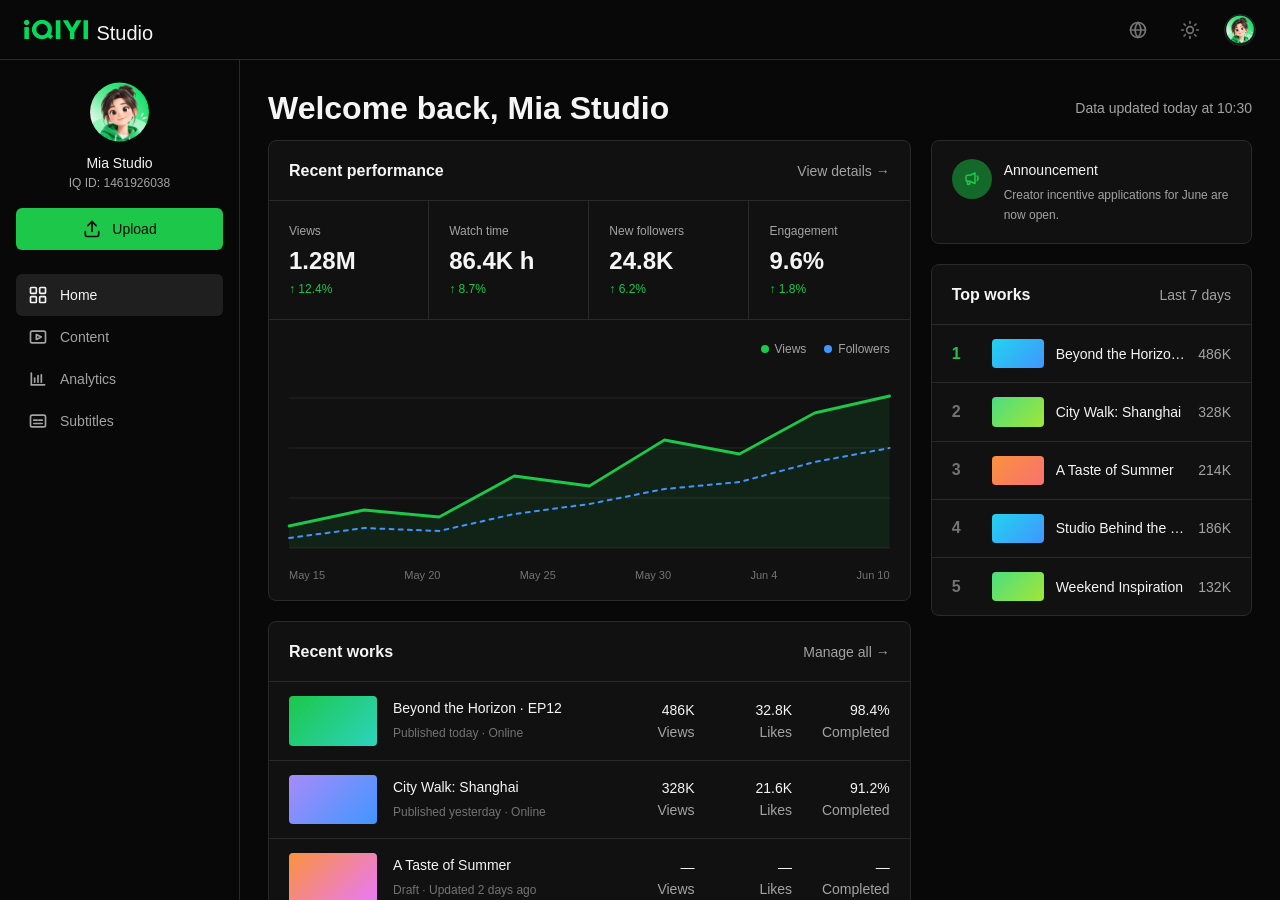
==== commit e4af6943: "Update Studio demo editing workflows" ====
--- a/index.html
+++ b/index.html
@@ -608,7 +608,6 @@
         border: 1px solid var(--color-border-subtle);
         border-radius: var(--radius-large);
         background: var(--color-bg-container);
-        box-shadow: var(--shadow-surface);
       }
 
       .announcement-card {
--- a/design-system.css
+++ b/design-system.css
@@ -71,6 +71,7 @@
   --color-bg-selected: var(--brand-0);
   --color-bg-disabled: var(--neutral-2);
   --color-bg-inverse: var(--neutral-9);
+  --color-overlay-modal: color-mix(in srgb, var(--neutral-13) 45%, transparent);
   --color-border-default: var(--neutral-3);
   --color-border-subtle: var(--neutral-2);
   --color-border-strong: var(--neutral-4);
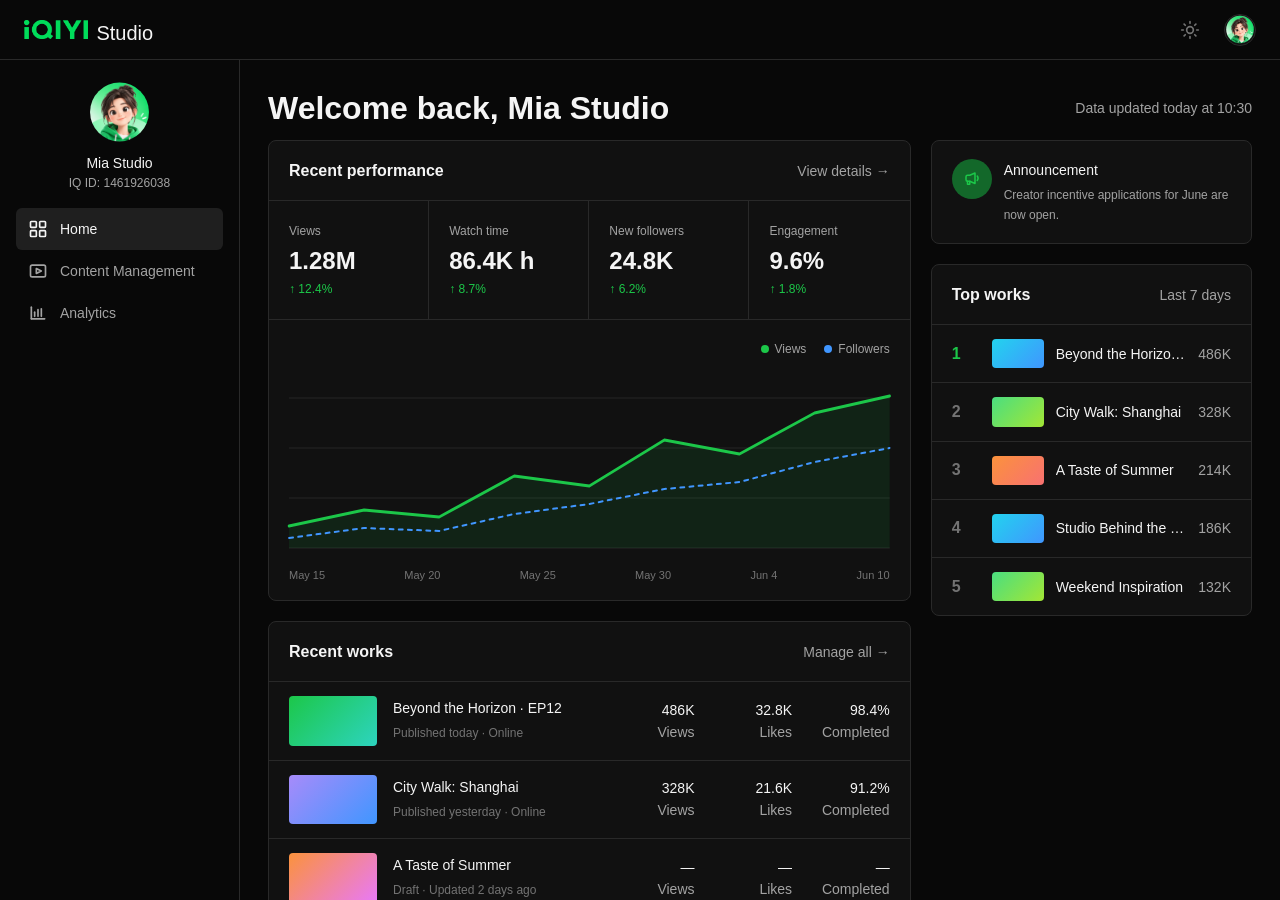
==== commit 2f88965f: "Refine Studio demo navigation and content table" ====
--- a/index.html
+++ b/index.html
@@ -117,6 +117,10 @@
         display: inline-flex;
       }
 
+      .topbar-actions > .language-switch {
+        display: none;
+      }
+
       .icon-button {
         width: 36px;
         height: 36px;
@@ -705,7 +709,7 @@
       .rank-title { overflow: hidden; color: var(--color-text-primary); font-size: var(--text-body-size); font-weight: var(--text-body-medium-weight); text-overflow: ellipsis; white-space: nowrap; }
       .rank-value { color: var(--color-text-secondary); font-size: var(--text-body-size); }
 
-      @media (max-width: 720px) {
+      @media (min-width: 768px) and (max-width: 720px) {
         body {
           overflow: auto;
         }
@@ -905,7 +909,7 @@
                 <rect x="3" y="5" width="18" height="14" rx="2" />
                 <path d="m10 9 6 3-6 3V9Z" />
               </svg>
-              <span data-i18n="content">Content</span>
+              <span data-i18n="content">Content Management</span>
             </a>
           </li>
           <li>
@@ -1011,7 +1015,7 @@
           iqId: "IQ ID: 1461926038",
           upload: "Upload",
           dashboard: "Home",
-          content: "Content",
+          content: "Content Management",
           analytics: "Analytics",
           subtitles: "Subtitles",
           settings: "Settings",
@@ -1050,7 +1054,7 @@
           iqId: "IQ ID：1461926038",
           upload: "上传",
           dashboard: "首页",
-          content: "内容",
+          content: "内容管理",
           analytics: "数据分析",
           subtitles: "字幕",
           settings: "设置",
--- a/design-system.css
+++ b/design-system.css
@@ -268,3 +268,74 @@
 :focus-visible { outline: 0; box-shadow: var(--shadow-focus); }
 ::placeholder { color: var(--color-text-tertiary); }
 *:disabled, [aria-disabled="true"] { color: var(--color-text-disabled); }
+
+/* Studio is a desktop-only experience. Narrow viewports keep the desktop canvas. */
+html,
+body {
+  min-width: 768px;
+}
+
+/* Keep the implemented Studio destinations visible on every page. */
+.sidebar .upload-button,
+.sidebar .nav-list > li:not(:has(.nav-link[href="index.html"])):not(:has(.nav-link[href="content.html"])):not(:has(.nav-link[href="analytics.html"])) {
+  display: none !important;
+}
+
+@media (max-width: 1279px) {
+  .sidebar,
+  .edit-page .sidebar {
+    right: auto !important;
+    bottom: 0 !important;
+    width: 72px !important;
+    height: auto !important;
+    display: flex !important;
+    gap: 0 !important;
+    padding: 16px 12px !important;
+    border-right: 1px solid var(--color-border-subtle) !important;
+    border-bottom: 0 !important;
+  }
+
+  .sidebar-profile {
+    flex-direction: column !important;
+    justify-content: center !important;
+    padding: 0 0 12px !important;
+    text-align: center !important;
+  }
+
+  .sidebar-profile-avatar {
+    width: 40px !important;
+    height: 40px !important;
+  }
+
+  .sidebar-profile-copy,
+  .sidebar .nav-link span {
+    display: none !important;
+  }
+
+  .sidebar .nav-list {
+    display: grid !important;
+    grid-auto-flow: row !important;
+    grid-auto-columns: auto !important;
+    overflow: visible !important;
+    padding: 0 !important;
+  }
+
+  .sidebar .nav-link {
+    min-height: 48px !important;
+    justify-content: center !important;
+    gap: 0 !important;
+    padding: 0 !important;
+  }
+
+  .shell,
+  .edit-page .shell {
+    height: 100% !important;
+    padding-top: 60px !important;
+    padding-left: 72px !important;
+  }
+
+  .main-loading,
+  .edit-page .main-loading {
+    inset: 60px 0 0 72px !important;
+  }
+}
